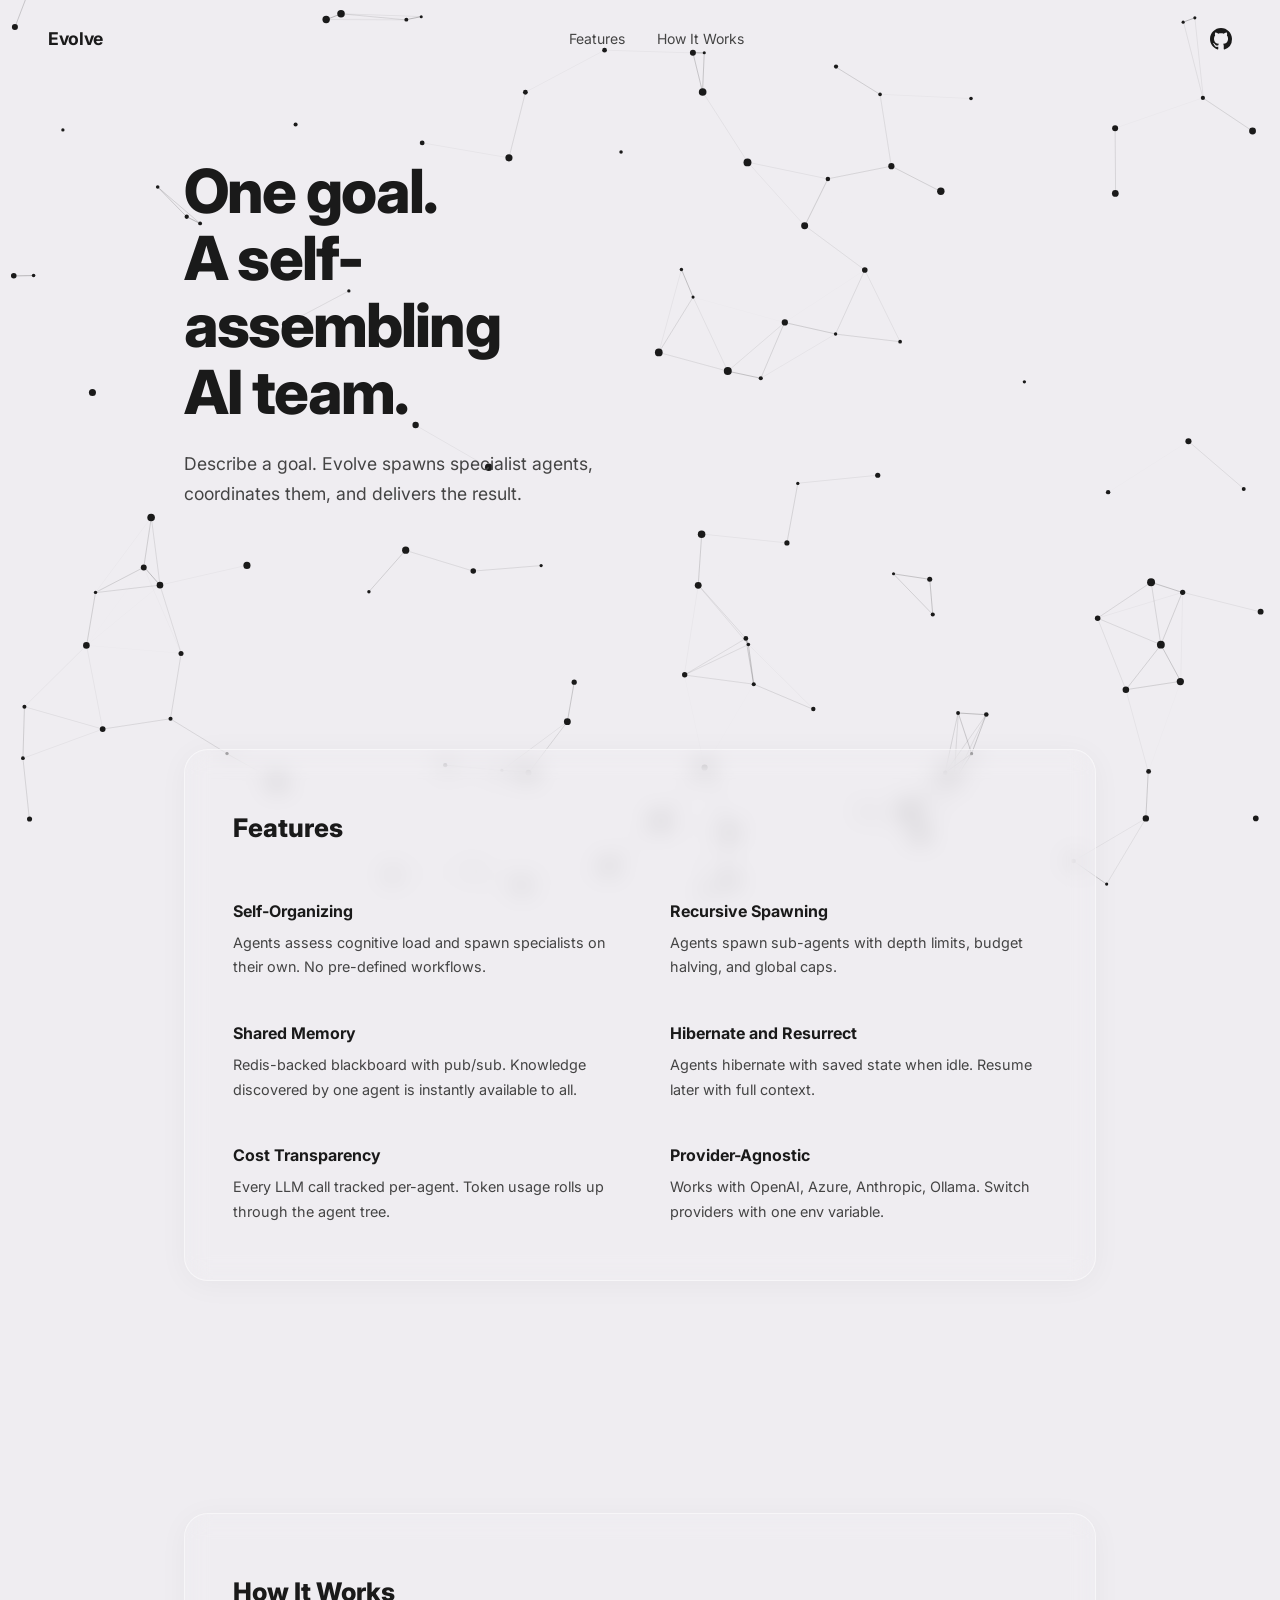
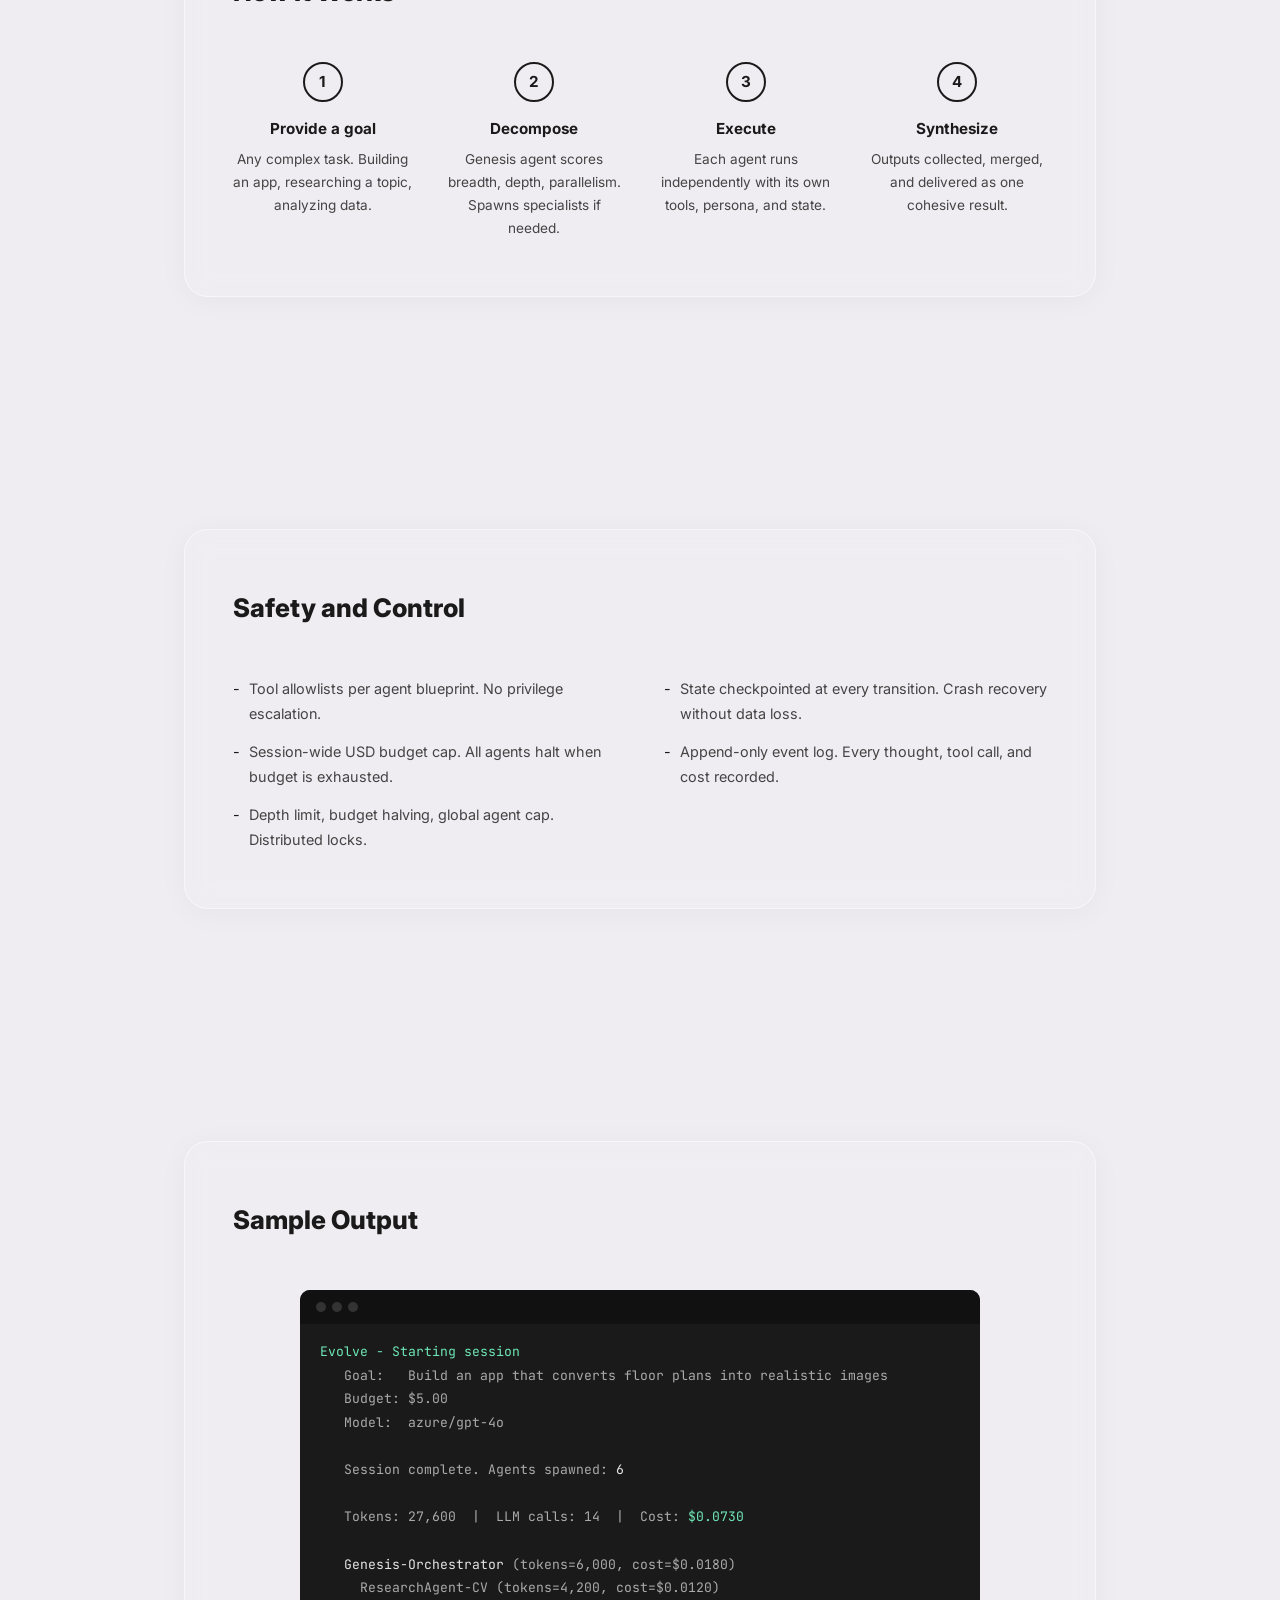
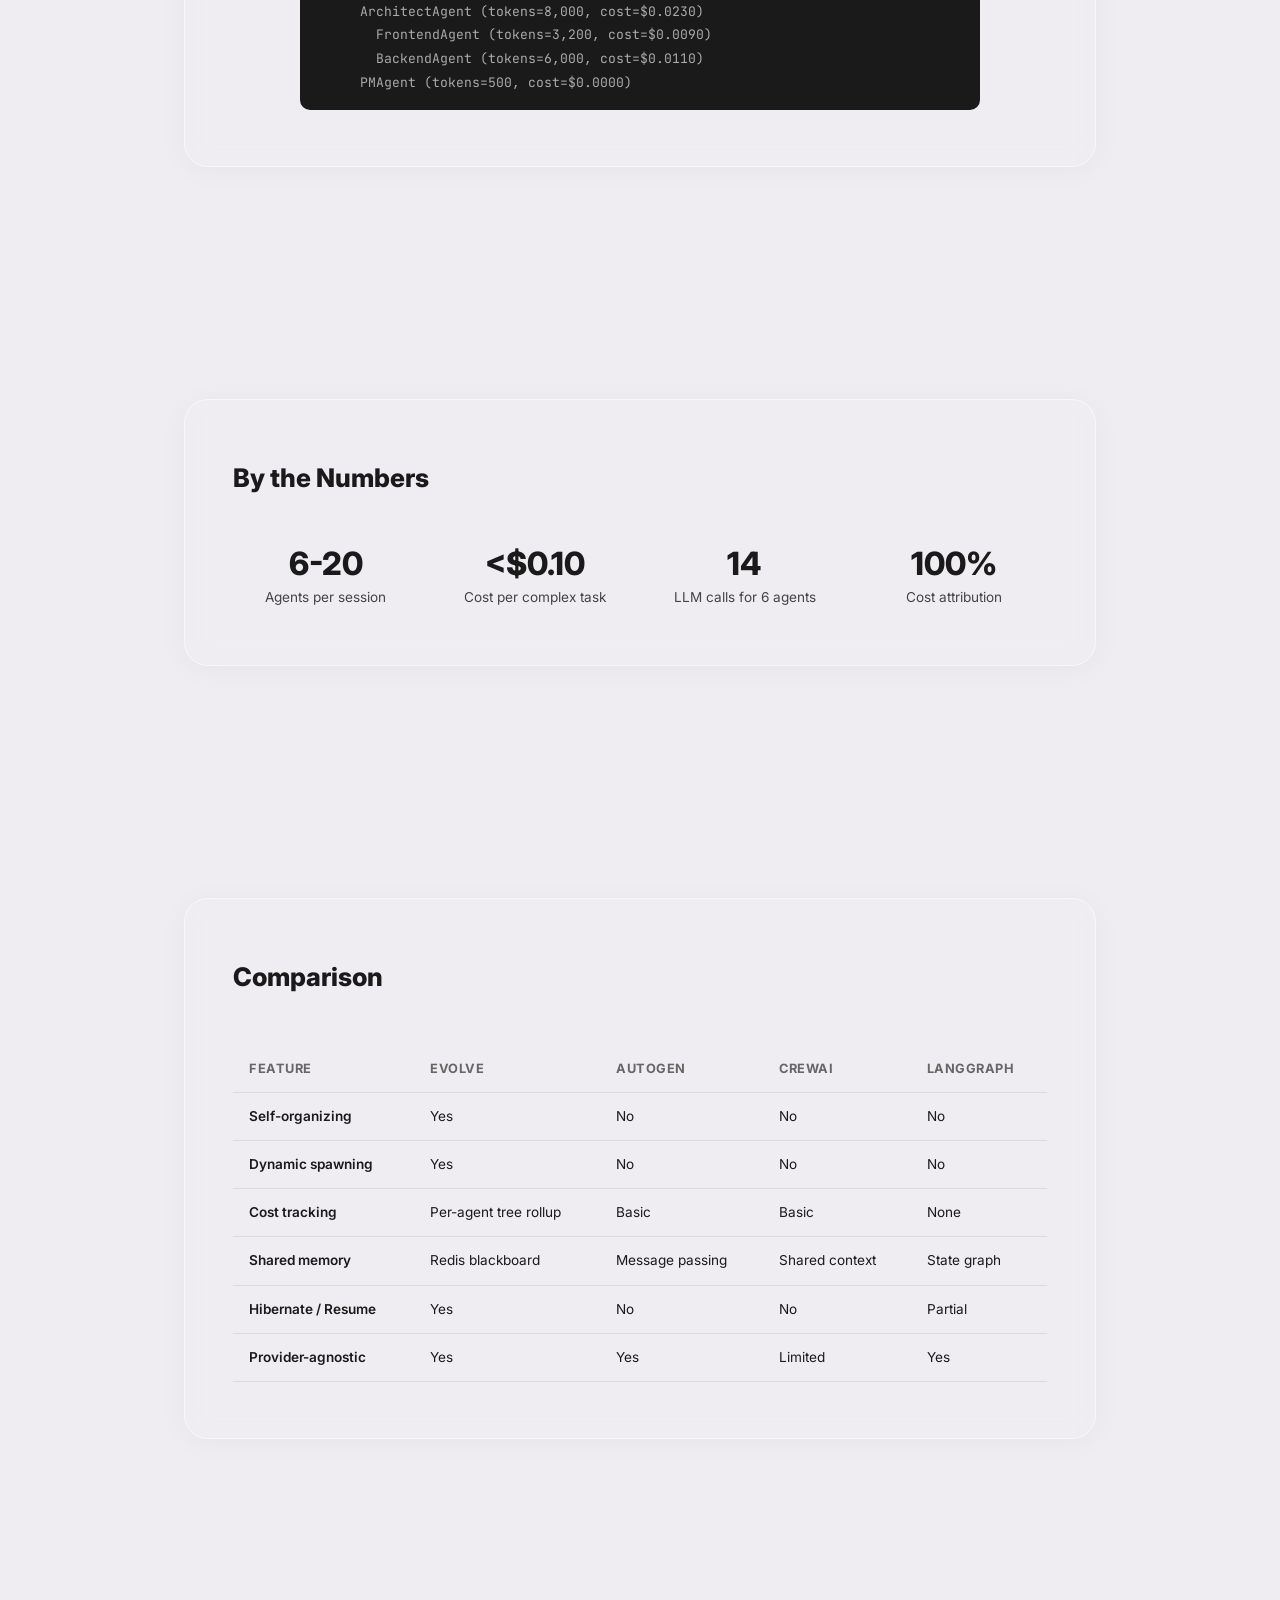
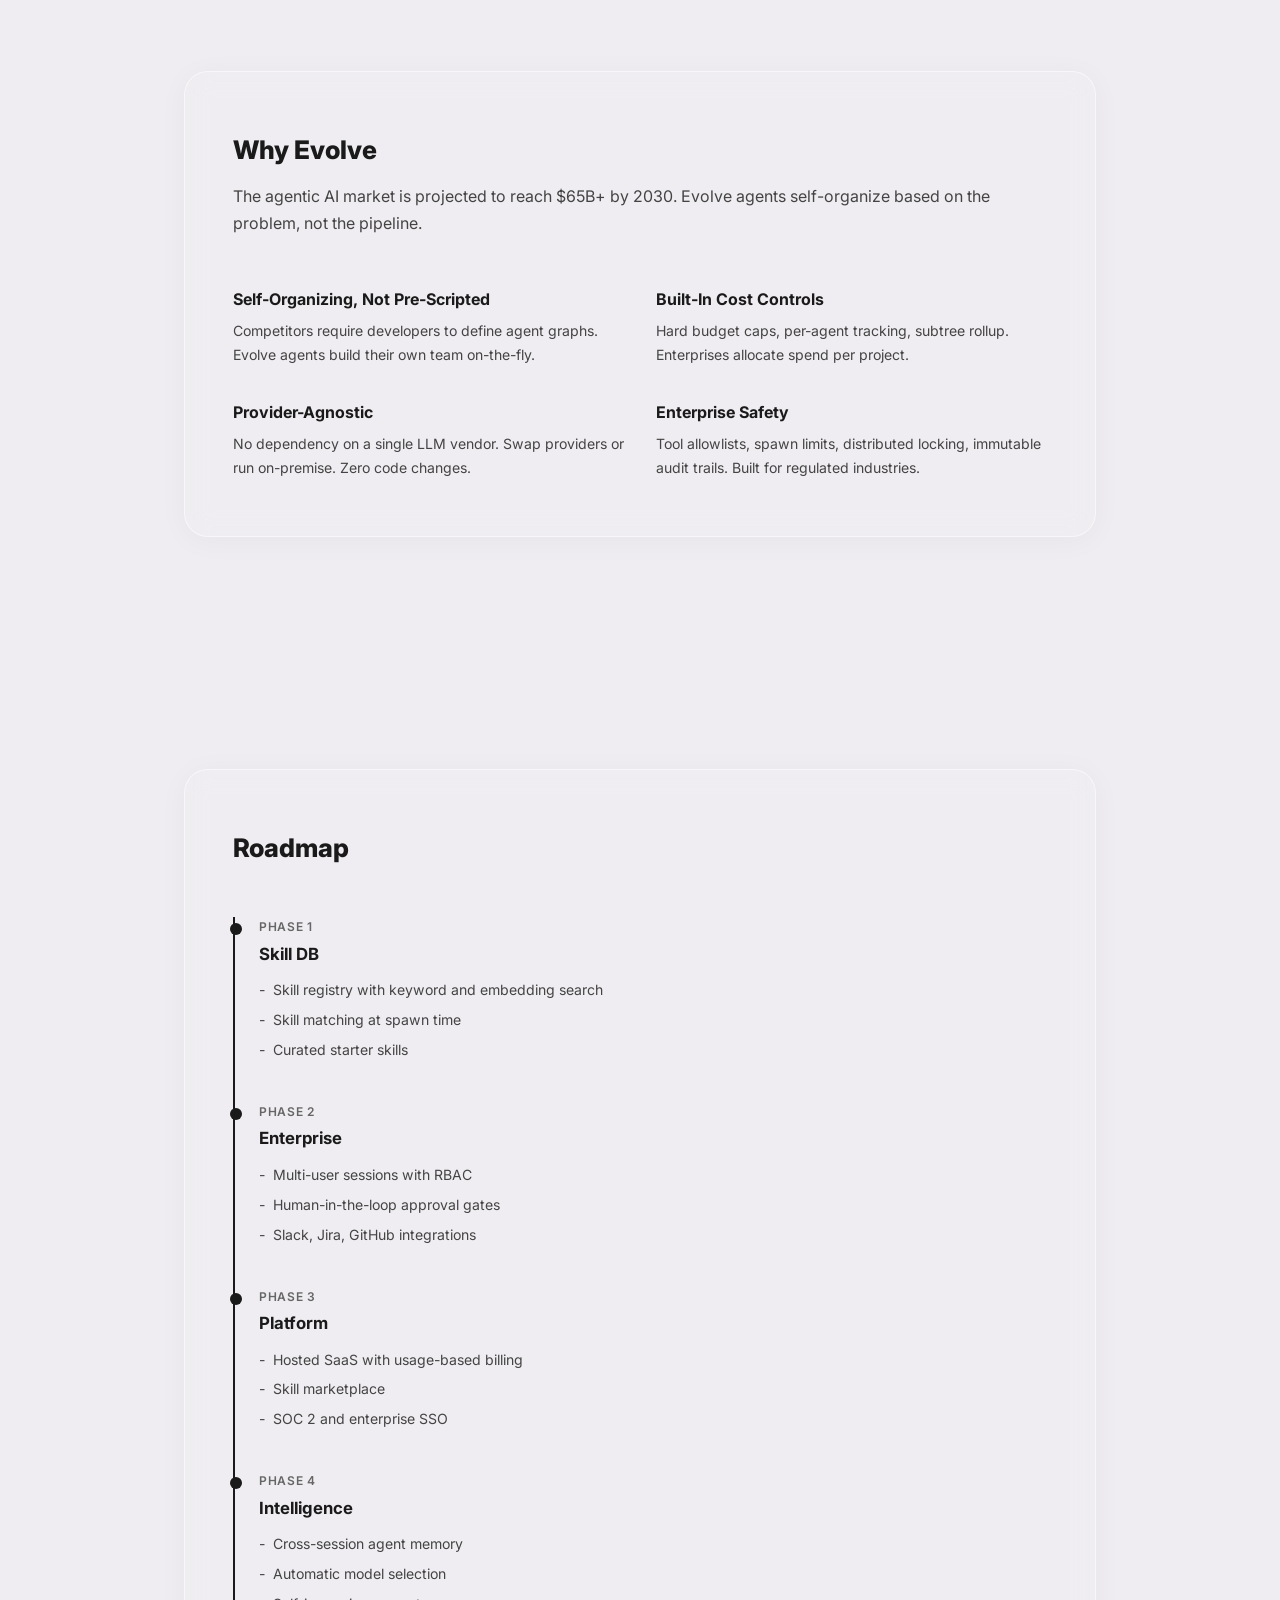
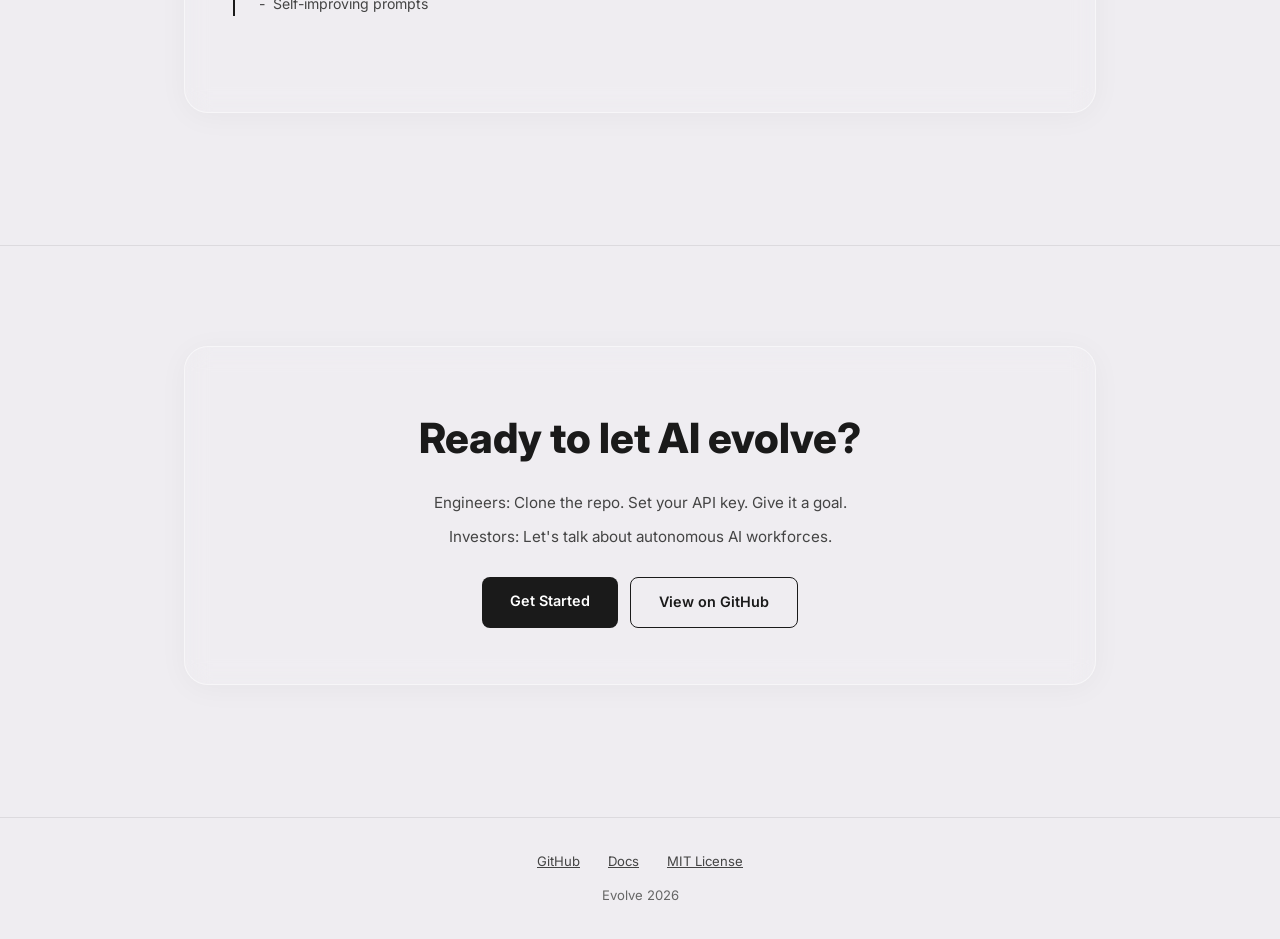
==== site/index.html @ 8c494992 "Initial commit" ====
<!DOCTYPE html>
<html lang="en">
<head>
<meta charset="UTF-8">
<meta name="viewport" content="width=device-width, initial-scale=1.0">
<title>Evolve</title>
<style>
*,*::before,*::after{box-sizing:border-box;margin:0;padding:0}
html{scroll-behavior:smooth;scrollbar-width:none;-ms-overflow-style:none}
html::-webkit-scrollbar{display:none}
body{
  font-family:'Inter',system-ui,sans-serif;
  background:#efedf1;
  color:#1a1a1a;
  line-height:1.7;
  scrollbar-width:none;
  -webkit-overflow-scrolling:touch;
}
body::-webkit-scrollbar{display:none}
a{color:#1a1a1a}

/* Nav */
nav{
  display:flex;align-items:center;justify-content:space-between;
  padding:24px 48px;
}
.logo{font-size:1.1rem;font-weight:700;letter-spacing:-.02em}
.nav-links{display:flex;gap:32px;list-style:none}
.nav-links a{font-size:.875rem;color:#444;text-decoration:none}
.nav-links a:hover{color:#1a1a1a}

/* Container */
.container{max-width:960px;margin:0 auto;padding:0 24px}

/* Sections */
section{padding:100px 0}
section+section{border-top:none}

/* Glass card for content sections */
.glass{
  background:rgba(239,237,241,.01);
  backdrop-filter:blur(12px);
  -webkit-backdrop-filter:blur(12px);
  border:1px solid rgba(255,255,255,.5);
  border-radius:24px;
  padding:56px 48px;
  margin-bottom:32px;
  box-shadow:0 4px 30px rgba(0,0,0,.04);
}

/* Hero */
.hero{padding:80px 0 100px}
.hero .container{display:grid;grid-template-columns:1fr 1fr;gap:48px;align-items:center}
.hero h1{
  font-size:clamp(2.4rem,5vw,3.8rem);
  font-weight:800;letter-spacing:-.03em;
  line-height:1.1;margin-bottom:24px;
}
.hero p{
  font-size:1.1rem;color:#444;
  max-width:480px;margin-bottom:40px;
}
.hero-buttons{display:flex;gap:12px;flex-wrap:wrap}
/* Hero animation */
.hero-visual{display:none}
#particle-canvas{
  position:fixed;top:0;left:0;width:100%;height:100%;
  z-index:0;pointer-events:none;
}
nav,.hero,.cta,footer{
  position:relative;z-index:2;
}
section{position:relative}
.glass{
  position:relative;z-index:1;
  isolation:isolate;
}
@media(max-width:768px){
  .hero .container{grid-template-columns:1fr}
}
.btn{
  padding:12px 28px;border-radius:8px;font-size:.9rem;font-weight:600;
  border:none;cursor:pointer;text-decoration:none;display:inline-block;
}
.btn-dark{background:#1a1a1a;color:#fff}
.btn-dark:hover{background:#333;color:#fff}
.btn-outline{background:transparent;color:#1a1a1a;border:1.5px solid #1a1a1a}
.btn-outline:hover{background:rgba(0,0,0,.05)}

/* Terminal */
.terminal{
  max-width:620px;margin:48px auto 0;text-align:left;
  background:#1a1a1a;border-radius:10px;overflow:hidden;
}
.terminal-bar{display:flex;gap:6px;padding:12px 16px;background:#111}
.terminal-bar span{width:10px;height:10px;border-radius:50%;background:#333}
.terminal-body{
  padding:16px 20px;font-family:'JetBrains Mono',monospace;
  font-size:.82rem;color:#aaa;line-height:1.8;
}
.terminal-body .g{color:#6ee7b7}
.terminal-body .w{color:#e5e5e5}

/* Feature list */
.features{display:grid;grid-template-columns:1fr 1fr;gap:40px 60px}
.feature h3{font-size:1rem;font-weight:700;margin-bottom:6px}
.feature p{font-size:.9rem;color:#444}

/* How it works */
.steps{display:grid;grid-template-columns:repeat(4,1fr);gap:32px;text-align:center}
.step-num{
  width:40px;height:40px;border-radius:50%;
  border:2px solid #1a1a1a;display:flex;align-items:center;justify-content:center;
  font-weight:700;font-size:.95rem;margin:0 auto 14px;
}
.steps h3{font-size:.95rem;font-weight:700;margin-bottom:6px}
.steps p{font-size:.85rem;color:#444}

/* Use cases - connected words */
.usecases-flow{
  display:flex;align-items:center;justify-content:center;
  flex-wrap:wrap;gap:0;padding:20px 0;
}
.uc-word{
  font-size:1rem;font-weight:600;padding:10px 20px;
  white-space:nowrap;
}
.uc-line{
  width:40px;height:1.5px;background:#1a1a1a;flex-shrink:0;
}
@media(max-width:768px){
  .uc-line{width:1.5px;height:24px}
  .usecases-flow{flex-direction:column}
}

/* Architecture */
.arch-row{
  display:flex;flex-wrap:wrap;gap:16px;justify-content:center;
}
.arch-item{
  padding:14px 24px;border:1.5px solid rgba(0,0,0,.15);border-radius:8px;
  font-size:.88rem;text-align:center;background:rgba(255,255,255,.35);
}
.arch-item strong{display:block;font-size:.78rem;color:#666;font-weight:500;margin-top:4px}

/* Safety */
.safety-list{columns:2;column-gap:48px}
.safety-list li{
  font-size:.9rem;color:#444;margin-bottom:14px;
  list-style:none;padding-left:16px;position:relative;
}
.safety-list li::before{content:'-';position:absolute;left:0;color:#1a1a1a}

/* Metrics */
.metrics-row{display:grid;grid-template-columns:repeat(auto-fill,minmax(160px,1fr));gap:24px;text-align:center}
.metric .val{font-size:2rem;font-weight:800;line-height:1}
.metric .lbl{font-size:.85rem;color:#444;margin-top:6px}

/* Comparison */
.table-wrap{overflow-x:auto}
table{width:100%;border-collapse:collapse;font-size:.85rem}
th,td{padding:12px 16px;text-align:left;border-bottom:1px solid rgba(0,0,0,.08)}
th{font-weight:700;font-size:.8rem;text-transform:uppercase;letter-spacing:.04em;color:#666}
td:first-child{font-weight:600}

/* Investors */
.investor-grid{display:grid;grid-template-columns:1fr 1fr;gap:32px}
.inv-card h3{font-size:1rem;font-weight:700;margin-bottom:6px}
.inv-card p{font-size:.88rem;color:#444}

/* Business model */
.biz-row{display:grid;grid-template-columns:repeat(auto-fill,minmax(200px,1fr));gap:20px;margin-top:40px}
.biz-item{
  padding:20px;border:1.5px solid rgba(0,0,0,.1);border-radius:8px;
  background:rgba(255,255,255,.3);
}
.biz-item h4{font-size:.95rem;font-weight:700;margin-bottom:6px}
.biz-item p{font-size:.85rem;color:#444}

/* Roadmap */
.roadmap{padding-left:24px;border-left:2px solid #1a1a1a}
.phase{margin-bottom:40px;position:relative}
.phase::before{
  content:'';position:absolute;left:-29px;top:6px;
  width:12px;height:12px;border-radius:50%;background:#1a1a1a;
}
.phase-label{font-size:.75rem;font-weight:600;text-transform:uppercase;letter-spacing:.06em;color:#666}
.phase h3{font-size:1.05rem;font-weight:700;margin:2px 0 10px}
.phase ul{list-style:none}
.phase li{font-size:.88rem;color:#444;padding-left:14px;position:relative;margin-bottom:6px}
.phase li::before{content:'-';position:absolute;left:0}

/* CTA */
.cta{text-align:center;padding:100px 0;border-top:1px solid rgba(0,0,0,.08)}
.cta h2{font-size:clamp(1.8rem,4vw,2.6rem);font-weight:800;margin-bottom:16px}
.cta p{font-size:.95rem;color:#444;margin-bottom:8px}
.cta .hero-buttons{margin-top:28px}

/* Footer */
footer{
  text-align:center;padding:32px 0;font-size:.82rem;color:#666;
  border-top:1px solid rgba(0,0,0,.08);
}
footer a{color:#444;margin:0 12px}

/* Responsive */
@media(max-width:768px){
  nav{padding:20px 24px}
  .nav-links{gap:20px}
  .features,.investor-grid{grid-template-columns:1fr}
  .steps{grid-template-columns:1fr 1fr}
  .safety-list{columns:1}
  section{padding:72px 0}
}
@media(max-width:480px){
  .steps{grid-template-columns:1fr}
  .hero h1{font-size:2rem}
}
</style>
<link href="https://fonts.googleapis.com/css2?family=Inter:wght@400;500;600;700;800&family=JetBrains+Mono:wght@400;500&display=swap" rel="stylesheet">
</head>
<body>

<nav>
  <div class="logo">Evolve</div>
  <ul class="nav-links">
    <li><a href="#features">Features</a></li>
    <li><a href="#how">How It Works</a></li>
  </ul>
  <a href="#" aria-label="GitHub" style="color:#1a1a1a;display:flex"><svg width="22" height="22" viewBox="0 0 16 16" fill="currentColor"><path d="M8 0C3.58 0 0 3.58 0 8c0 3.54 2.29 6.53 5.47 7.59.4.07.55-.17.55-.38 0-.19-.01-.82-.01-1.49-2.01.37-2.53-.49-2.69-.94-.09-.23-.48-.94-.82-1.13-.28-.15-.68-.52-.01-.53.63-.01 1.08.58 1.23.82.72 1.21 1.87.87 2.33.66.07-.52.28-.87.51-1.07-1.78-.2-3.64-.89-3.64-3.95 0-.87.31-1.59.82-2.15-.08-.2-.36-1.02.08-2.12 0 0 .67-.21 2.2.82.64-.18 1.32-.27 2-.27.68 0 1.36.09 2 .27 1.53-1.04 2.2-.82 2.2-.82.44 1.1.16 1.92.08 2.12.51.56.82 1.27.82 2.15 0 3.07-1.87 3.75-3.65 3.95.29.25.54.73.54 1.48 0 1.07-.01 1.93-.01 2.2 0 .21.15.46.55.38A8.013 8.013 0 0016 8c0-4.42-3.58-8-8-8z"/></svg></a>
</nav>

<!-- Hero -->
<section class="hero">
  <div class="container">
    <div class="hero-left">
      <h1>One goal.<br>A self-assembling<br>AI team.</h1>
      <p>Describe a goal. Evolve spawns specialist agents, coordinates them, and delivers the result.</p>
    </div>
    <div class="hero-visual"></div>
  </div>
</section>

<!-- Particle canvas (full page background) -->
<canvas id="particle-canvas"></canvas>

<!-- Features -->
<section id="features">
  <div class="container">
    <div class="glass">
    <h2 style="font-size:1.6rem;font-weight:800;margin-bottom:48px">Features</h2>
    <div class="features">
      <div class="feature">
        <h3>Self-Organizing</h3>
        <p>Agents assess cognitive load and spawn specialists on their own. No pre-defined workflows.</p>
      </div>
      <div class="feature">
        <h3>Recursive Spawning</h3>
        <p>Agents spawn sub-agents with depth limits, budget halving, and global caps.</p>
      </div>
      <div class="feature">
        <h3>Shared Memory</h3>
        <p>Redis-backed blackboard with pub/sub. Knowledge discovered by one agent is instantly available to all.</p>
      </div>
      <div class="feature">
        <h3>Hibernate and Resurrect</h3>
        <p>Agents hibernate with saved state when idle. Resume later with full context.</p>
      </div>
      <div class="feature">
        <h3>Cost Transparency</h3>
        <p>Every LLM call tracked per-agent. Token usage rolls up through the agent tree.</p>
      </div>
      <div class="feature">
        <h3>Provider-Agnostic</h3>
        <p>Works with OpenAI, Azure, Anthropic, Ollama. Switch providers with one env variable.</p>
      </div>
    </div>
    </div>
  </div>
</section>

<!-- How It Works -->
<section id="how">
  <div class="container">
    <div class="glass">
    <h2 style="font-size:1.6rem;font-weight:800;margin-bottom:48px">How It Works</h2>
    <div class="steps">
      <div>
        <div class="step-num">1</div>
        <h3>Provide a goal</h3>
        <p>Any complex task. Building an app, researching a topic, analyzing data.</p>
      </div>
      <div>
        <div class="step-num">2</div>
        <h3>Decompose</h3>
        <p>Genesis agent scores breadth, depth, parallelism. Spawns specialists if needed.</p>
      </div>
      <div>
        <div class="step-num">3</div>
        <h3>Execute</h3>
        <p>Each agent runs independently with its own tools, persona, and state.</p>
      </div>
      <div>
        <div class="step-num">4</div>
        <h3>Synthesize</h3>
        <p>Outputs collected, merged, and delivered as one cohesive result.</p>
      </div>
    </div>
    </div>
  </div>
</section>

<!-- Safety -->
<section id="safety">
  <div class="container">
    <div class="glass">
    <h2 style="font-size:1.6rem;font-weight:800;margin-bottom:48px">Safety and Control</h2>
    <ul class="safety-list">
      <li>Tool allowlists per agent blueprint. No privilege escalation.</li>
      <li>Session-wide USD budget cap. All agents halt when budget is exhausted.</li>
      <li>Depth limit, budget halving, global agent cap. Distributed locks.</li>
      <li>State checkpointed at every transition. Crash recovery without data loss.</li>
      <li>Append-only event log. Every thought, tool call, and cost recorded.</li>
    </ul>
    </div>
  </div>
</section>

<!-- Sample Output -->
<section id="demo">
  <div class="container">
    <div class="glass">
    <h2 style="font-size:1.6rem;font-weight:800;margin-bottom:48px">Sample Output</h2>
    <div class="terminal" style="max-width:680px">
      <div class="terminal-bar"><span></span><span></span><span></span></div>
      <div class="terminal-body" style="white-space:pre;overflow-x:auto"><span class="g">Evolve - Starting session</span>
   Goal:   Build an app that converts floor plans into realistic images
   Budget: $5.00
   Model:  azure/gpt-4o

   Session complete. Agents spawned: <span class="w">6</span>

   Tokens: 27,600  |  LLM calls: 14  |  Cost: <span class="g">$0.0730</span>

   <span class="w">Genesis-Orchestrator</span> (tokens=6,000, cost=$0.0180)
     ResearchAgent-CV (tokens=4,200, cost=$0.0120)
     ArchitectAgent (tokens=8,000, cost=$0.0230)
       FrontendAgent (tokens=3,200, cost=$0.0090)
       BackendAgent (tokens=6,000, cost=$0.0110)
     PMAgent (tokens=500, cost=$0.0000)</div>
    </div>
    </div>
  </div>
</section>

<!-- Metrics -->
<section id="metrics">
  <div class="container">
    <div class="glass">
    <h2 style="font-size:1.6rem;font-weight:800;margin-bottom:48px">By the Numbers</h2>
    <div class="metrics-row">
      <div class="metric"><div class="val">6-20</div><div class="lbl">Agents per session</div></div>
      <div class="metric"><div class="val">&lt;$0.10</div><div class="lbl">Cost per complex task</div></div>
      <div class="metric"><div class="val">14</div><div class="lbl">LLM calls for 6 agents</div></div>
      <div class="metric"><div class="val">100%</div><div class="lbl">Cost attribution</div></div>
    </div>
    </div>
  </div>
</section>

<!-- Comparison -->
<section id="comparison">
  <div class="container">
    <div class="glass">
    <h2 style="font-size:1.6rem;font-weight:800;margin-bottom:48px">Comparison</h2>
    <div class="table-wrap">
      <table>
        <thead>
          <tr><th>Feature</th><th>Evolve</th><th>AutoGen</th><th>CrewAI</th><th>LangGraph</th></tr>
        </thead>
        <tbody>
          <tr><td>Self-organizing</td><td>Yes</td><td>No</td><td>No</td><td>No</td></tr>
          <tr><td>Dynamic spawning</td><td>Yes</td><td>No</td><td>No</td><td>No</td></tr>
          <tr><td>Cost tracking</td><td>Per-agent tree rollup</td><td>Basic</td><td>Basic</td><td>None</td></tr>
          <tr><td>Shared memory</td><td>Redis blackboard</td><td>Message passing</td><td>Shared context</td><td>State graph</td></tr>
          <tr><td>Hibernate / Resume</td><td>Yes</td><td>No</td><td>No</td><td>Partial</td></tr>
          <tr><td>Provider-agnostic</td><td>Yes</td><td>Yes</td><td>Limited</td><td>Yes</td></tr>
        </tbody>
      </table>
    </div>
    </div>
  </div>
</section>

<!-- Investors -->
<section id="investors">
  <div class="container">
    <div class="glass">
    <h2 style="font-size:1.6rem;font-weight:800;margin-bottom:12px">Why Evolve</h2>
    <p style="color:#444;margin-bottom:48px">The agentic AI market is projected to reach $65B+ by 2030. Evolve agents self-organize based on the problem, not the pipeline.</p>
    <div class="investor-grid">
      <div class="inv-card">
        <h3>Self-Organizing, Not Pre-Scripted</h3>
        <p>Competitors require developers to define agent graphs. Evolve agents build their own team on-the-fly.</p>
      </div>
      <div class="inv-card">
        <h3>Built-In Cost Controls</h3>
        <p>Hard budget caps, per-agent tracking, subtree rollup. Enterprises allocate spend per project.</p>
      </div>
      <div class="inv-card">
        <h3>Provider-Agnostic</h3>
        <p>No dependency on a single LLM vendor. Swap providers or run on-premise. Zero code changes.</p>
      </div>
      <div class="inv-card">
        <h3>Enterprise Safety</h3>
        <p>Tool allowlists, spawn limits, distributed locking, immutable audit trails. Built for regulated industries.</p>
      </div>
    </div>

    </div>
  </div>
</section>

<!-- Roadmap -->
<section id="roadmap">
  <div class="container">
    <div class="glass">
    <h2 style="font-size:1.6rem;font-weight:800;margin-bottom:48px">Roadmap</h2>
    <div class="roadmap">
      <div class="phase">
        <div class="phase-label">Phase 1</div>
        <h3>Skill DB</h3>
        <ul>
          <li>Skill registry with keyword and embedding search</li>
          <li>Skill matching at spawn time</li>
          <li>Curated starter skills</li>
        </ul>
      </div>
      <div class="phase">
        <div class="phase-label">Phase 2</div>
        <h3>Enterprise</h3>
        <ul>
          <li>Multi-user sessions with RBAC</li>
          <li>Human-in-the-loop approval gates</li>
          <li>Slack, Jira, GitHub integrations</li>
        </ul>
      </div>
      <div class="phase">
        <div class="phase-label">Phase 3</div>
        <h3>Platform</h3>
        <ul>
          <li>Hosted SaaS with usage-based billing</li>
          <li>Skill marketplace</li>
          <li>SOC 2 and enterprise SSO</li>
        </ul>
      </div>
      <div class="phase">
        <div class="phase-label">Phase 4</div>
        <h3>Intelligence</h3>
        <ul>
          <li>Cross-session agent memory</li>
          <li>Automatic model selection</li>
          <li>Self-improving prompts</li>
        </ul>
      </div>
    </div>
    </div>
  </div>
</section>

<!-- CTA -->
<section class="cta">
  <div class="container">
    <div class="glass" style="text-align:center">
    <h2>Ready to let AI evolve?</h2>
    <p>Engineers: Clone the repo. Set your API key. Give it a goal.</p>
    <p>Investors: Let's talk about autonomous AI workforces.</p>
    <div class="hero-buttons" style="display:flex;gap:12px;justify-content:center;margin-top:28px">
      <a href="#" class="btn btn-dark">Get Started</a>
      <a href="#" class="btn btn-outline">View on GitHub</a>
    </div>
    </div>
  </div>
</section>

<footer>
  <a href="#">GitHub</a>
  <a href="#">Docs</a>
  <a href="#">MIT License</a>
  <p style="margin-top:12px">Evolve 2026</p>
</footer>

<script>
(function(){
  var c=document.getElementById('particle-canvas');
  if(!c)return;
  var ctx=c.getContext('2d');
  var mouse={x:null,y:null,radius:40};
  var particles=[];
  var count=120;
  var linkDist=100;

  function resize(){
    c.width=window.innerWidth;
    c.height=window.innerHeight;
  }
  resize();
  window.addEventListener('resize',resize);

  document.addEventListener('mousemove',function(e){
    mouse.x=e.clientX;
    mouse.y=e.clientY;
  });
  document.addEventListener('mouseleave',function(){mouse.x=null;mouse.y=null;});

  function Particle(){
    this.ox=Math.random()*c.width;
    this.oy=Math.random()*c.height;
    this.x=this.ox;
    this.y=this.oy;
    this.vx=0;
    this.vy=0;
    this.r=Math.random()*2.5+1.5;
    // Gentle ambient drift
    this.driftAngle=Math.random()*Math.PI*2;
    this.driftSpeed=Math.random()*.15+.05;
    this.driftRadius=Math.random()*15+8;
    this.driftPhase=Math.random()*Math.PI*2;
  }
  Particle.prototype.update=function(t){
    // Ambient drift around original position
    this.driftPhase+=.02;
    var driftX=Math.cos(this.driftPhase+this.driftAngle)*this.driftRadius;
    var driftY=Math.sin(this.driftPhase*0.7+this.driftAngle)*this.driftRadius;
    var targetX=this.ox+driftX;
    var targetY=this.oy+driftY;

    // Always drift
    this.vx+=(targetX-this.x)*.05;
    this.vy+=(targetY-this.y)*.05;

    // Push away from mouse
    if(mouse.x!==null){
      var dx=this.x-mouse.x;
      var dy=this.y-mouse.y;
      var dist=Math.sqrt(dx*dx+dy*dy);
      if(dist<mouse.radius){
        var force=(mouse.radius-dist)/mouse.radius*1.2;
        this.vx+=dx/dist*force;
        this.vy+=dy/dist*force;
      }
    }

    this.vx*=.85;
    this.vy*=.85;
    this.x+=this.vx;
    this.y+=this.vy;
  };
  Particle.prototype.draw=function(){
    ctx.beginPath();
    ctx.arc(this.x,this.y,this.r,0,Math.PI*2);
    ctx.fillStyle='rgba(26,26,26,1)';
    ctx.fill();
  };

  for(var i=0;i<count;i++) particles.push(new Particle());

  function animate(){
    ctx.clearRect(0,0,c.width,c.height);
    for(var i=0;i<particles.length;i++){
      particles[i].update();
      particles[i].draw();
      for(var j=i+1;j<particles.length;j++){
        var dx=particles[i].x-particles[j].x;
        var dy=particles[i].y-particles[j].y;
        var dist=Math.sqrt(dx*dx+dy*dy);
        if(dist<linkDist){
          ctx.beginPath();
          ctx.moveTo(particles[i].x,particles[i].y);
          ctx.lineTo(particles[j].x,particles[j].y);
          ctx.strokeStyle='rgba(26,26,26,'+(0.4*(1-dist/linkDist))+')';
          ctx.lineWidth=.8;
          ctx.stroke();
        }
      }
    }
    requestAnimationFrame(animate);
  }
  animate();
})();
</script>

</body>
</html>
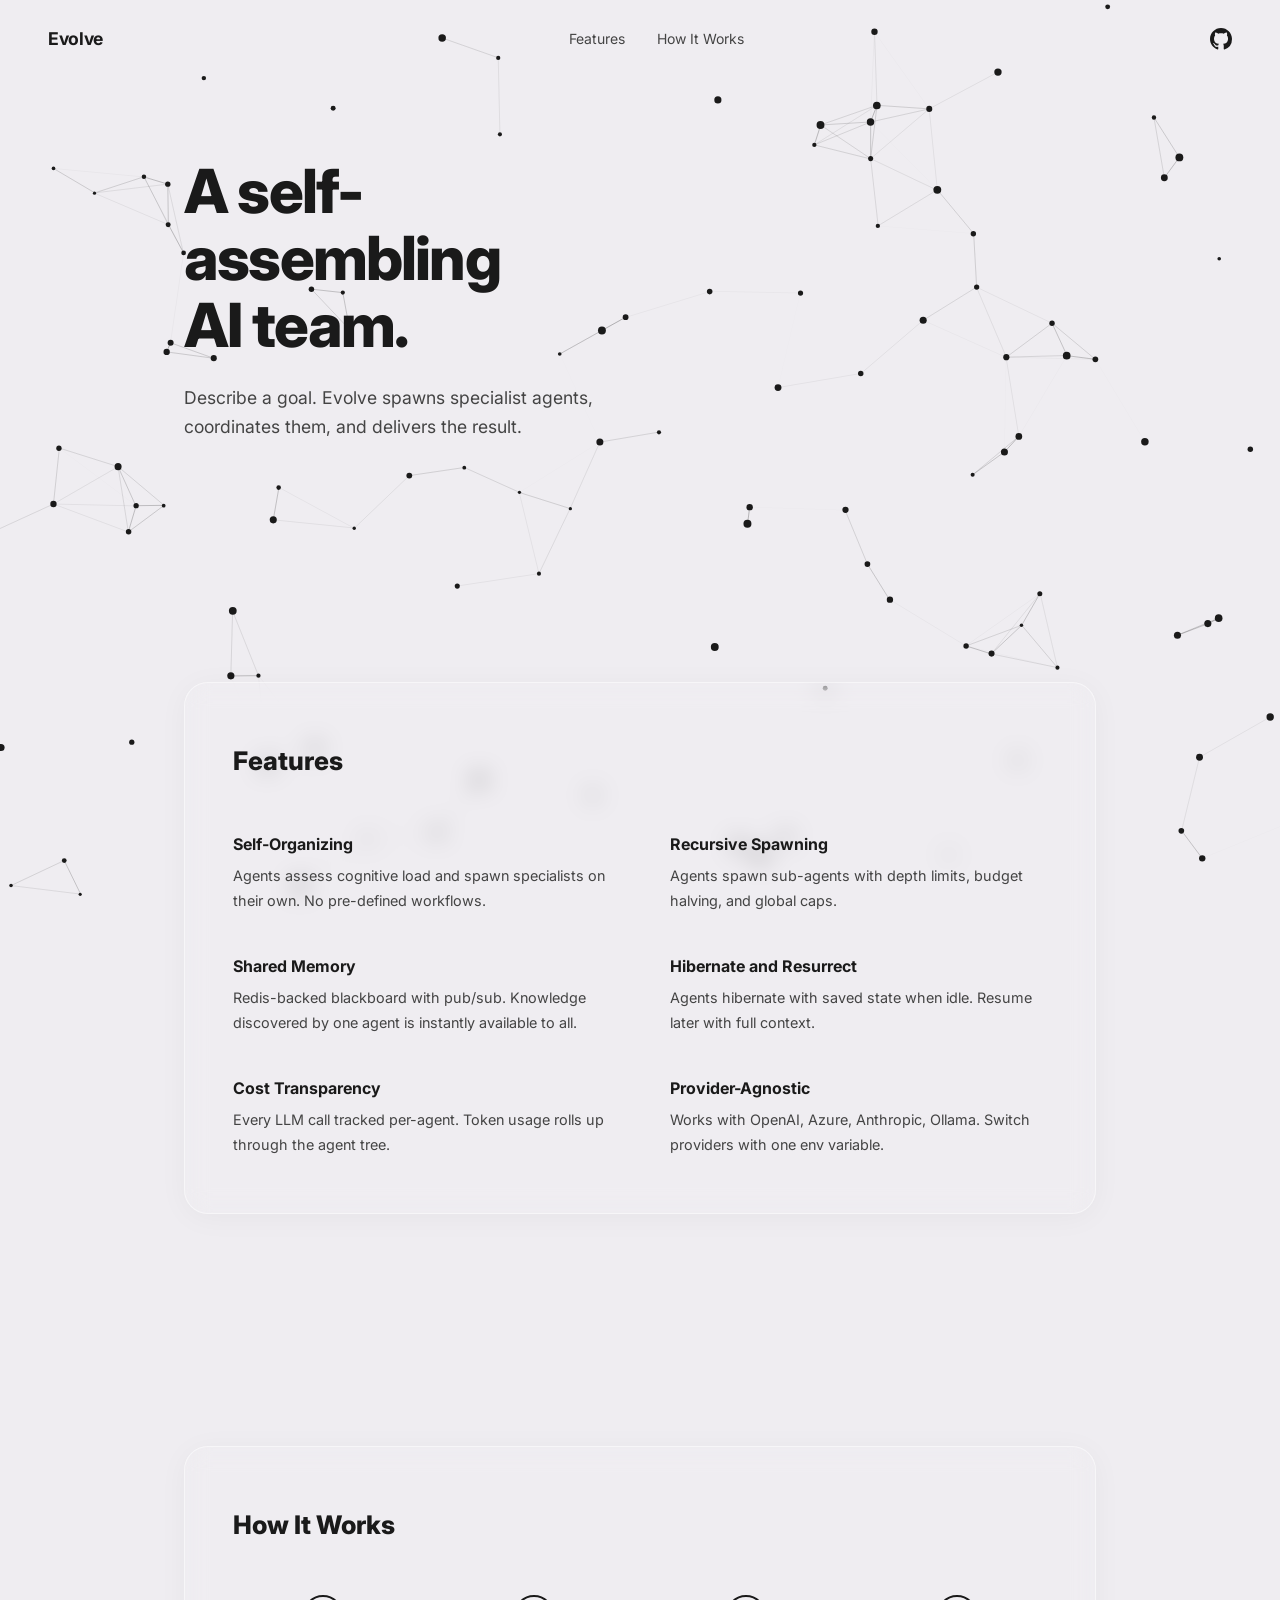
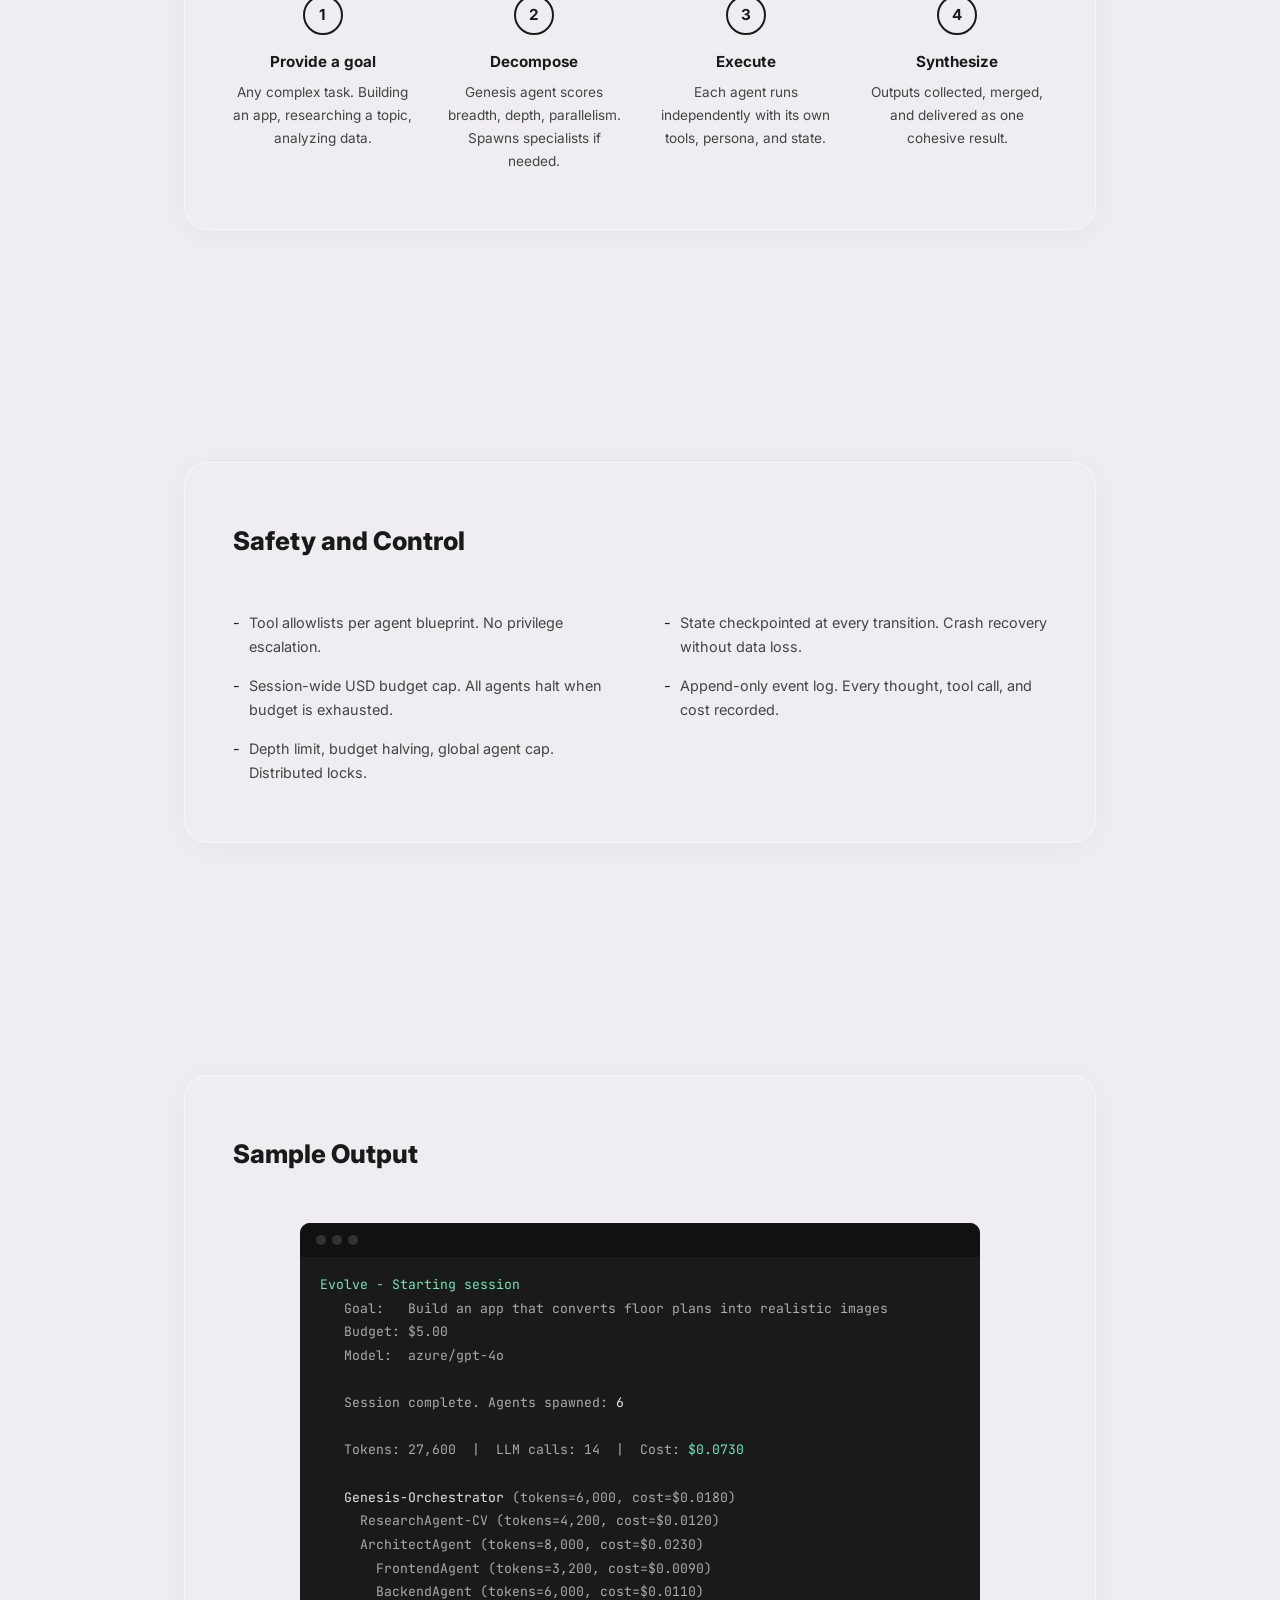
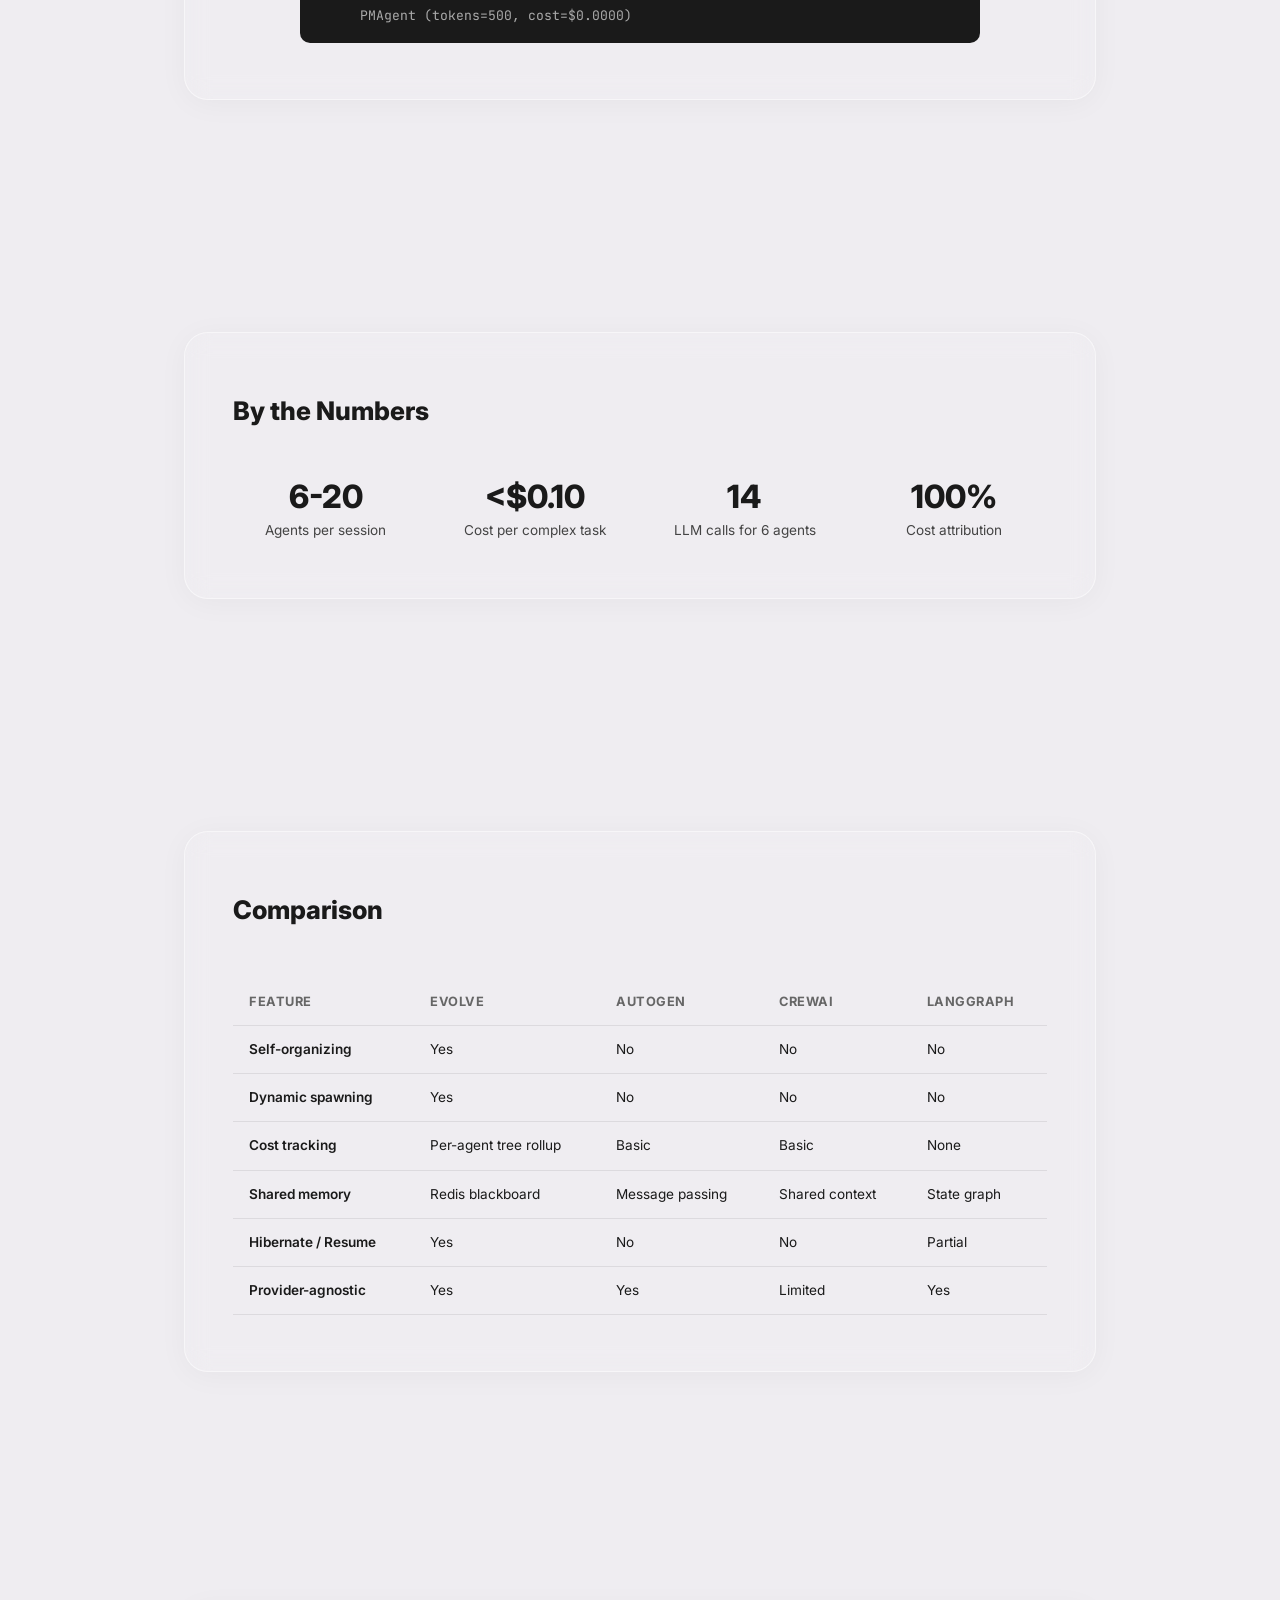
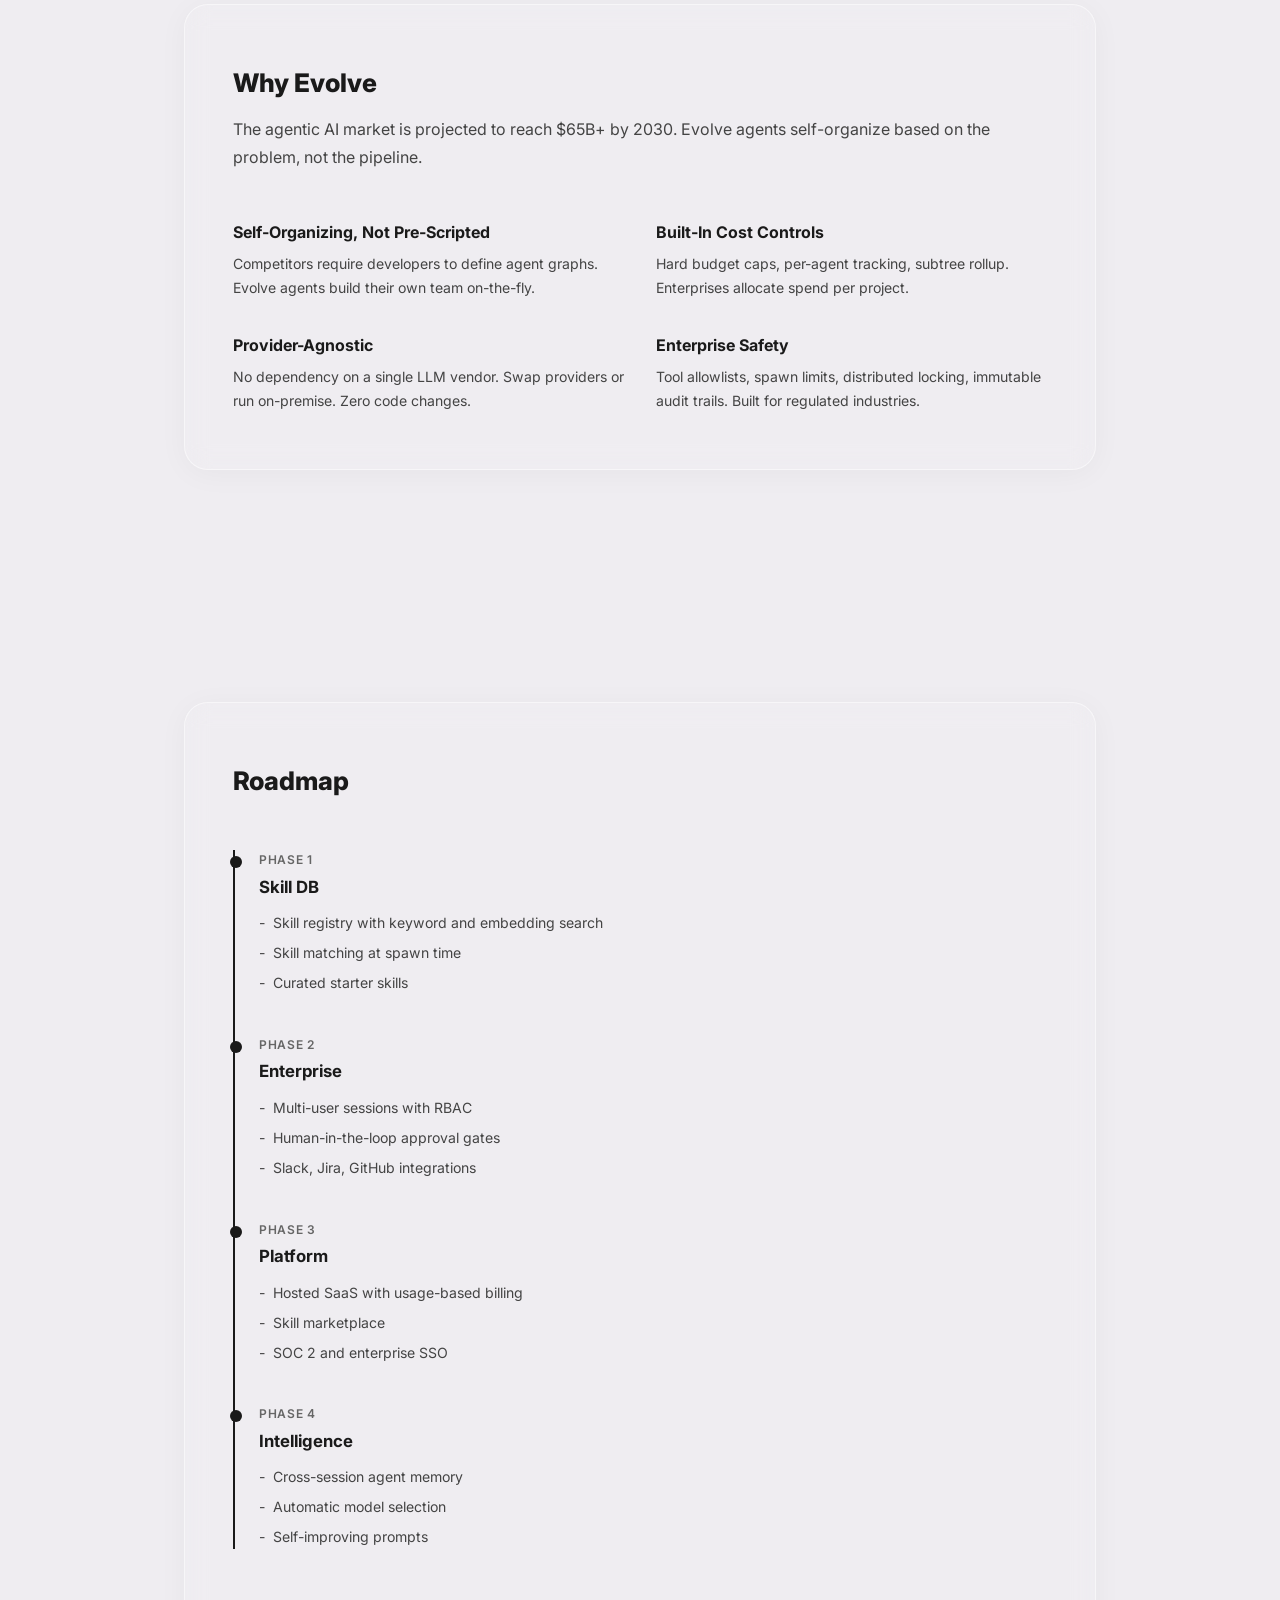
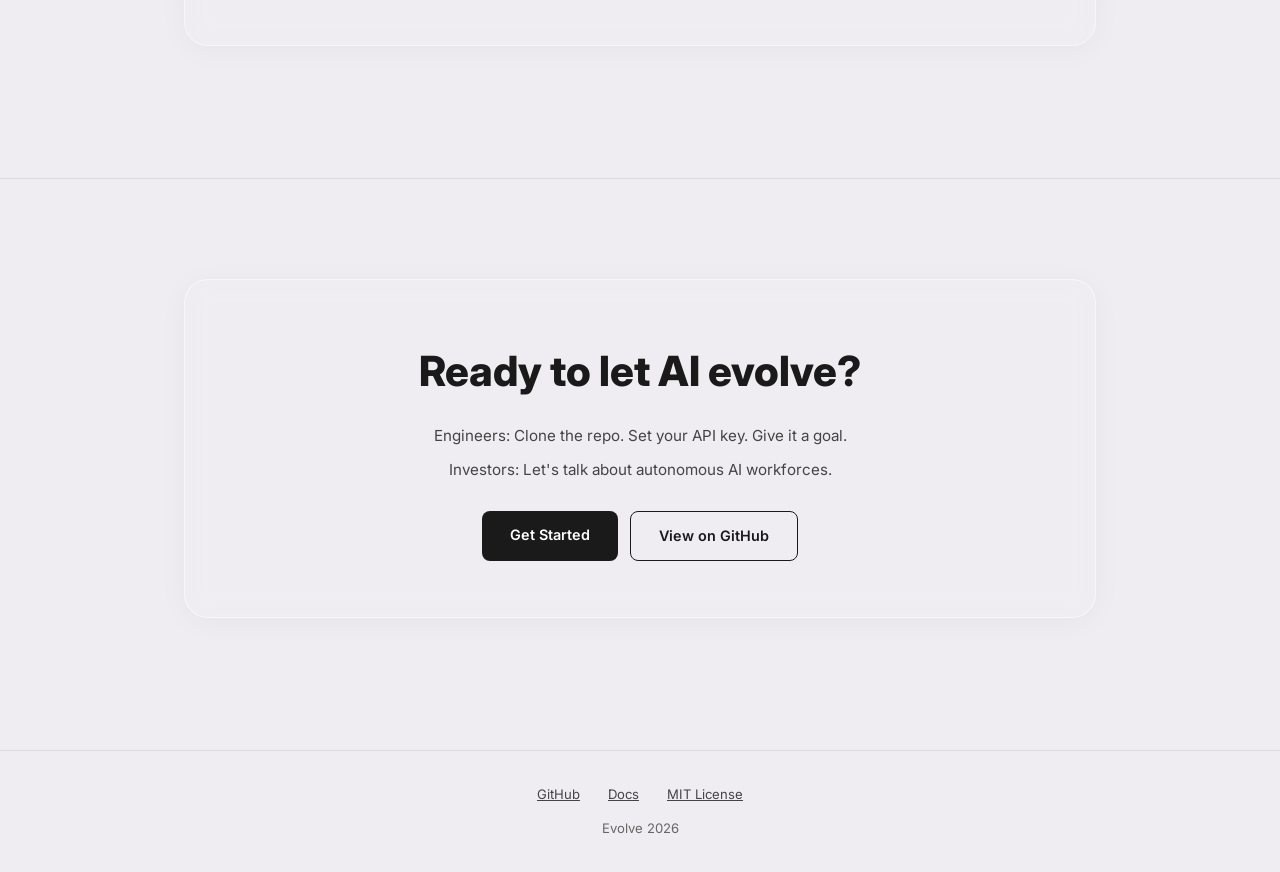
==== commit e346735e: "Add CSS styles for layout and design enhancements" ====
--- a/site/index.html
+++ b/site/index.html
@@ -4,219 +4,7 @@
 <meta charset="UTF-8">
 <meta name="viewport" content="width=device-width, initial-scale=1.0">
 <title>Evolve</title>
-<style>
-*,*::before,*::after{box-sizing:border-box;margin:0;padding:0}
-html{scroll-behavior:smooth;scrollbar-width:none;-ms-overflow-style:none}
-html::-webkit-scrollbar{display:none}
-body{
-  font-family:'Inter',system-ui,sans-serif;
-  background:#efedf1;
-  color:#1a1a1a;
-  line-height:1.7;
-  scrollbar-width:none;
-  -webkit-overflow-scrolling:touch;
-}
-body::-webkit-scrollbar{display:none}
-a{color:#1a1a1a}
-
-/* Nav */
-nav{
-  display:flex;align-items:center;justify-content:space-between;
-  padding:24px 48px;
-}
-.logo{font-size:1.1rem;font-weight:700;letter-spacing:-.02em}
-.nav-links{display:flex;gap:32px;list-style:none}
-.nav-links a{font-size:.875rem;color:#444;text-decoration:none}
-.nav-links a:hover{color:#1a1a1a}
-
-/* Container */
-.container{max-width:960px;margin:0 auto;padding:0 24px}
-
-/* Sections */
-section{padding:100px 0}
-section+section{border-top:none}
-
-/* Glass card for content sections */
-.glass{
-  background:rgba(239,237,241,.01);
-  backdrop-filter:blur(12px);
-  -webkit-backdrop-filter:blur(12px);
-  border:1px solid rgba(255,255,255,.5);
-  border-radius:24px;
-  padding:56px 48px;
-  margin-bottom:32px;
-  box-shadow:0 4px 30px rgba(0,0,0,.04);
-}
-
-/* Hero */
-.hero{padding:80px 0 100px}
-.hero .container{display:grid;grid-template-columns:1fr 1fr;gap:48px;align-items:center}
-.hero h1{
-  font-size:clamp(2.4rem,5vw,3.8rem);
-  font-weight:800;letter-spacing:-.03em;
-  line-height:1.1;margin-bottom:24px;
-}
-.hero p{
-  font-size:1.1rem;color:#444;
-  max-width:480px;margin-bottom:40px;
-}
-.hero-buttons{display:flex;gap:12px;flex-wrap:wrap}
-/* Hero animation */
-.hero-visual{display:none}
-#particle-canvas{
-  position:fixed;top:0;left:0;width:100%;height:100%;
-  z-index:0;pointer-events:none;
-}
-nav,.hero,.cta,footer{
-  position:relative;z-index:2;
-}
-section{position:relative}
-.glass{
-  position:relative;z-index:1;
-  isolation:isolate;
-}
-@media(max-width:768px){
-  .hero .container{grid-template-columns:1fr}
-}
-.btn{
-  padding:12px 28px;border-radius:8px;font-size:.9rem;font-weight:600;
-  border:none;cursor:pointer;text-decoration:none;display:inline-block;
-}
-.btn-dark{background:#1a1a1a;color:#fff}
-.btn-dark:hover{background:#333;color:#fff}
-.btn-outline{background:transparent;color:#1a1a1a;border:1.5px solid #1a1a1a}
-.btn-outline:hover{background:rgba(0,0,0,.05)}
-
-/* Terminal */
-.terminal{
-  max-width:620px;margin:48px auto 0;text-align:left;
-  background:#1a1a1a;border-radius:10px;overflow:hidden;
-}
-.terminal-bar{display:flex;gap:6px;padding:12px 16px;background:#111}
-.terminal-bar span{width:10px;height:10px;border-radius:50%;background:#333}
-.terminal-body{
-  padding:16px 20px;font-family:'JetBrains Mono',monospace;
-  font-size:.82rem;color:#aaa;line-height:1.8;
-}
-.terminal-body .g{color:#6ee7b7}
-.terminal-body .w{color:#e5e5e5}
-
-/* Feature list */
-.features{display:grid;grid-template-columns:1fr 1fr;gap:40px 60px}
-.feature h3{font-size:1rem;font-weight:700;margin-bottom:6px}
-.feature p{font-size:.9rem;color:#444}
-
-/* How it works */
-.steps{display:grid;grid-template-columns:repeat(4,1fr);gap:32px;text-align:center}
-.step-num{
-  width:40px;height:40px;border-radius:50%;
-  border:2px solid #1a1a1a;display:flex;align-items:center;justify-content:center;
-  font-weight:700;font-size:.95rem;margin:0 auto 14px;
-}
-.steps h3{font-size:.95rem;font-weight:700;margin-bottom:6px}
-.steps p{font-size:.85rem;color:#444}
-
-/* Use cases - connected words */
-.usecases-flow{
-  display:flex;align-items:center;justify-content:center;
-  flex-wrap:wrap;gap:0;padding:20px 0;
-}
-.uc-word{
-  font-size:1rem;font-weight:600;padding:10px 20px;
-  white-space:nowrap;
-}
-.uc-line{
-  width:40px;height:1.5px;background:#1a1a1a;flex-shrink:0;
-}
-@media(max-width:768px){
-  .uc-line{width:1.5px;height:24px}
-  .usecases-flow{flex-direction:column}
-}
-
-/* Architecture */
-.arch-row{
-  display:flex;flex-wrap:wrap;gap:16px;justify-content:center;
-}
-.arch-item{
-  padding:14px 24px;border:1.5px solid rgba(0,0,0,.15);border-radius:8px;
-  font-size:.88rem;text-align:center;background:rgba(255,255,255,.35);
-}
-.arch-item strong{display:block;font-size:.78rem;color:#666;font-weight:500;margin-top:4px}
-
-/* Safety */
-.safety-list{columns:2;column-gap:48px}
-.safety-list li{
-  font-size:.9rem;color:#444;margin-bottom:14px;
-  list-style:none;padding-left:16px;position:relative;
-}
-.safety-list li::before{content:'-';position:absolute;left:0;color:#1a1a1a}
-
-/* Metrics */
-.metrics-row{display:grid;grid-template-columns:repeat(auto-fill,minmax(160px,1fr));gap:24px;text-align:center}
-.metric .val{font-size:2rem;font-weight:800;line-height:1}
-.metric .lbl{font-size:.85rem;color:#444;margin-top:6px}
-
-/* Comparison */
-.table-wrap{overflow-x:auto}
-table{width:100%;border-collapse:collapse;font-size:.85rem}
-th,td{padding:12px 16px;text-align:left;border-bottom:1px solid rgba(0,0,0,.08)}
-th{font-weight:700;font-size:.8rem;text-transform:uppercase;letter-spacing:.04em;color:#666}
-td:first-child{font-weight:600}
-
-/* Investors */
-.investor-grid{display:grid;grid-template-columns:1fr 1fr;gap:32px}
-.inv-card h3{font-size:1rem;font-weight:700;margin-bottom:6px}
-.inv-card p{font-size:.88rem;color:#444}
-
-/* Business model */
-.biz-row{display:grid;grid-template-columns:repeat(auto-fill,minmax(200px,1fr));gap:20px;margin-top:40px}
-.biz-item{
-  padding:20px;border:1.5px solid rgba(0,0,0,.1);border-radius:8px;
-  background:rgba(255,255,255,.3);
-}
-.biz-item h4{font-size:.95rem;font-weight:700;margin-bottom:6px}
-.biz-item p{font-size:.85rem;color:#444}
-
-/* Roadmap */
-.roadmap{padding-left:24px;border-left:2px solid #1a1a1a}
-.phase{margin-bottom:40px;position:relative}
-.phase::before{
-  content:'';position:absolute;left:-29px;top:6px;
-  width:12px;height:12px;border-radius:50%;background:#1a1a1a;
-}
-.phase-label{font-size:.75rem;font-weight:600;text-transform:uppercase;letter-spacing:.06em;color:#666}
-.phase h3{font-size:1.05rem;font-weight:700;margin:2px 0 10px}
-.phase ul{list-style:none}
-.phase li{font-size:.88rem;color:#444;padding-left:14px;position:relative;margin-bottom:6px}
-.phase li::before{content:'-';position:absolute;left:0}
-
-/* CTA */
-.cta{text-align:center;padding:100px 0;border-top:1px solid rgba(0,0,0,.08)}
-.cta h2{font-size:clamp(1.8rem,4vw,2.6rem);font-weight:800;margin-bottom:16px}
-.cta p{font-size:.95rem;color:#444;margin-bottom:8px}
-.cta .hero-buttons{margin-top:28px}
-
-/* Footer */
-footer{
-  text-align:center;padding:32px 0;font-size:.82rem;color:#666;
-  border-top:1px solid rgba(0,0,0,.08);
-}
-footer a{color:#444;margin:0 12px}
-
-/* Responsive */
-@media(max-width:768px){
-  nav{padding:20px 24px}
-  .nav-links{gap:20px}
-  .features,.investor-grid{grid-template-columns:1fr}
-  .steps{grid-template-columns:1fr 1fr}
-  .safety-list{columns:1}
-  section{padding:72px 0}
-}
-@media(max-width:480px){
-  .steps{grid-template-columns:1fr}
-  .hero h1{font-size:2rem}
-}
-</style>
+<link rel="stylesheet" href="style.css">
 <link href="https://fonts.googleapis.com/css2?family=Inter:wght@400;500;600;700;800&family=JetBrains+Mono:wght@400;500&display=swap" rel="stylesheet">
 </head>
 <body>
@@ -234,7 +22,7 @@
 <section class="hero">
   <div class="container">
     <div class="hero-left">
-      <h1>One goal.<br>A self-assembling<br>AI team.</h1>
+      <h1>A self-assembling<br>AI team.</h1>
       <p>Describe a goal. Evolve spawns specialist agents, coordinates them, and delivers the result.</p>
     </div>
     <div class="hero-visual"></div>
@@ -248,7 +36,7 @@
 <section id="features">
   <div class="container">
     <div class="glass">
-    <h2 style="font-size:1.6rem;font-weight:800;margin-bottom:48px">Features</h2>
+    <h2 class="section-heading">Features</h2>
     <div class="features">
       <div class="feature">
         <h3>Self-Organizing</h3>
@@ -283,7 +71,7 @@
 <section id="how">
   <div class="container">
     <div class="glass">
-    <h2 style="font-size:1.6rem;font-weight:800;margin-bottom:48px">How It Works</h2>
+    <h2 class="section-heading">How It Works</h2>
     <div class="steps">
       <div>
         <div class="step-num">1</div>
@@ -314,7 +102,7 @@
 <section id="safety">
   <div class="container">
     <div class="glass">
-    <h2 style="font-size:1.6rem;font-weight:800;margin-bottom:48px">Safety and Control</h2>
+    <h2 class="section-heading">Safety and Control</h2>
     <ul class="safety-list">
       <li>Tool allowlists per agent blueprint. No privilege escalation.</li>
       <li>Session-wide USD budget cap. All agents halt when budget is exhausted.</li>
@@ -330,7 +118,7 @@
 <section id="demo">
   <div class="container">
     <div class="glass">
-    <h2 style="font-size:1.6rem;font-weight:800;margin-bottom:48px">Sample Output</h2>
+    <h2 class="section-heading">Sample Output</h2>
     <div class="terminal" style="max-width:680px">
       <div class="terminal-bar"><span></span><span></span><span></span></div>
       <div class="terminal-body" style="white-space:pre;overflow-x:auto"><span class="g">Evolve - Starting session</span>
@@ -357,7 +145,7 @@
 <section id="metrics">
   <div class="container">
     <div class="glass">
-    <h2 style="font-size:1.6rem;font-weight:800;margin-bottom:48px">By the Numbers</h2>
+    <h2 class="section-heading">By the Numbers</h2>
     <div class="metrics-row">
       <div class="metric"><div class="val">6-20</div><div class="lbl">Agents per session</div></div>
       <div class="metric"><div class="val">&lt;$0.10</div><div class="lbl">Cost per complex task</div></div>
@@ -372,7 +160,7 @@
 <section id="comparison">
   <div class="container">
     <div class="glass">
-    <h2 style="font-size:1.6rem;font-weight:800;margin-bottom:48px">Comparison</h2>
+    <h2 class="section-heading">Comparison</h2>
     <div class="table-wrap">
       <table>
         <thead>
@@ -396,8 +184,8 @@
 <section id="investors">
   <div class="container">
     <div class="glass">
-    <h2 style="font-size:1.6rem;font-weight:800;margin-bottom:12px">Why Evolve</h2>
-    <p style="color:#444;margin-bottom:48px">The agentic AI market is projected to reach $65B+ by 2030. Evolve agents self-organize based on the problem, not the pipeline.</p>
+    <h2 class="section-heading" style="margin-bottom:12px">Why Evolve</h2>
+    <p class="section-subtitle">The agentic AI market is projected to reach $65B+ by 2030. Evolve agents self-organize based on the problem, not the pipeline.</p>
     <div class="investor-grid">
       <div class="inv-card">
         <h3>Self-Organizing, Not Pre-Scripted</h3>
@@ -425,7 +213,7 @@
 <section id="roadmap">
   <div class="container">
     <div class="glass">
-    <h2 style="font-size:1.6rem;font-weight:800;margin-bottom:48px">Roadmap</h2>
+    <h2 class="section-heading">Roadmap</h2>
     <div class="roadmap">
       <div class="phase">
         <div class="phase-label">Phase 1</div>
@@ -471,11 +259,11 @@
 <!-- CTA -->
 <section class="cta">
   <div class="container">
-    <div class="glass" style="text-align:center">
+    <div class="glass cta-glass">
     <h2>Ready to let AI evolve?</h2>
     <p>Engineers: Clone the repo. Set your API key. Give it a goal.</p>
     <p>Investors: Let's talk about autonomous AI workforces.</p>
-    <div class="hero-buttons" style="display:flex;gap:12px;justify-content:center;margin-top:28px">
+    <div class="hero-buttons cta-buttons">
       <a href="#" class="btn btn-dark">Get Started</a>
       <a href="#" class="btn btn-outline">View on GitHub</a>
     </div>
@@ -497,7 +285,7 @@
   var ctx=c.getContext('2d');
   var mouse={x:null,y:null,radius:40};
   var particles=[];
-  var count=120;
+  var count=110;
   var linkDist=100;
 
   function resize(){
--- a/site/style.css
+++ b/site/style.css
@@ -0,0 +1,216 @@
+*,*::before,*::after{box-sizing:border-box;margin:0;padding:0}
+html{scroll-behavior:smooth;scrollbar-width:none;-ms-overflow-style:none}
+html::-webkit-scrollbar{display:none}
+body{
+  font-family:'Inter',system-ui,sans-serif;
+  background:#efedf1;
+  color:#1a1a1a;
+  line-height:1.7;
+  scrollbar-width:none;
+  -webkit-overflow-scrolling:touch;
+}
+body::-webkit-scrollbar{display:none}
+a{color:#1a1a1a}
+
+/* Nav */
+nav{
+  display:flex;align-items:center;justify-content:space-between;
+  padding:24px 48px;
+}
+.logo{font-size:1.1rem;font-weight:700;letter-spacing:-.02em}
+.nav-links{display:flex;gap:32px;list-style:none}
+.nav-links a{font-size:.875rem;color:#444;text-decoration:none}
+.nav-links a:hover{color:#1a1a1a}
+
+/* Container */
+.container{max-width:960px;margin:0 auto;padding:0 24px}
+
+/* Sections */
+section{padding:100px 0}
+section+section{border-top:none}
+
+/* Glass card for content sections */
+.glass{
+  background:rgba(239,237,241,.01);
+  backdrop-filter:blur(12px);
+  -webkit-backdrop-filter:blur(12px);
+  border:1px solid rgba(255,255,255,.5);
+  border-radius:24px;
+  padding:56px 48px;
+  margin-bottom:32px;
+  box-shadow:0 4px 30px rgba(0,0,0,.04);
+  position:relative;z-index:1;
+  isolation:isolate;
+}
+
+/* Hero */
+.hero{padding:80px 0 100px}
+.hero .container{display:grid;grid-template-columns:1fr 1fr;gap:48px;align-items:center}
+.hero h1{
+  font-size:clamp(2.4rem,5vw,3.8rem);
+  font-weight:800;letter-spacing:-.03em;
+  line-height:1.1;margin-bottom:24px;
+}
+.hero p{
+  font-size:1.1rem;color:#444;
+  max-width:480px;margin-bottom:40px;
+}
+.hero-buttons{display:flex;gap:12px;flex-wrap:wrap}
+.hero-visual{display:none}
+
+/* Particle canvas */
+#particle-canvas{
+  position:fixed;top:0;left:0;width:100%;height:100%;
+  z-index:0;pointer-events:none;
+}
+nav,.hero,.cta,footer{
+  position:relative;z-index:2;
+}
+section{position:relative}
+
+/* Buttons */
+.btn{
+  padding:12px 28px;border-radius:8px;font-size:.9rem;font-weight:600;
+  border:none;cursor:pointer;text-decoration:none;display:inline-block;
+}
+.btn-dark{background:#1a1a1a;color:#fff}
+.btn-dark:hover{background:#333;color:#fff}
+.btn-outline{background:transparent;color:#1a1a1a;border:1.5px solid #1a1a1a}
+.btn-outline:hover{background:rgba(0,0,0,.05)}
+
+/* Terminal */
+.terminal{
+  max-width:620px;margin:48px auto 0;text-align:left;
+  background:#1a1a1a;border-radius:10px;overflow:hidden;
+}
+.terminal-bar{display:flex;gap:6px;padding:12px 16px;background:#111}
+.terminal-bar span{width:10px;height:10px;border-radius:50%;background:#333}
+.terminal-body{
+  padding:16px 20px;font-family:'JetBrains Mono',monospace;
+  font-size:.82rem;color:#aaa;line-height:1.8;
+}
+.terminal-body .g{color:#6ee7b7}
+.terminal-body .w{color:#e5e5e5}
+
+/* Feature list */
+.features{display:grid;grid-template-columns:1fr 1fr;gap:40px 60px}
+.feature h3{font-size:1rem;font-weight:700;margin-bottom:6px}
+.feature p{font-size:.9rem;color:#444}
+
+/* How it works */
+.steps{display:grid;grid-template-columns:repeat(4,1fr);gap:32px;text-align:center}
+.step-num{
+  width:40px;height:40px;border-radius:50%;
+  border:2px solid #1a1a1a;display:flex;align-items:center;justify-content:center;
+  font-weight:700;font-size:.95rem;margin:0 auto 14px;
+}
+.steps h3{font-size:.95rem;font-weight:700;margin-bottom:6px}
+.steps p{font-size:.85rem;color:#444}
+
+/* Use cases - connected words */
+.usecases-flow{
+  display:flex;align-items:center;justify-content:center;
+  flex-wrap:wrap;gap:0;padding:20px 0;
+}
+.uc-word{
+  font-size:1rem;font-weight:600;padding:10px 20px;
+  white-space:nowrap;
+}
+.uc-line{
+  width:40px;height:1.5px;background:#1a1a1a;flex-shrink:0;
+}
+
+/* Architecture */
+.arch-row{
+  display:flex;flex-wrap:wrap;gap:16px;justify-content:center;
+}
+.arch-item{
+  padding:14px 24px;border:1.5px solid rgba(0,0,0,.15);border-radius:8px;
+  font-size:.88rem;text-align:center;background:rgba(255,255,255,.35);
+}
+.arch-item strong{display:block;font-size:.78rem;color:#666;font-weight:500;margin-top:4px}
+
+/* Safety */
+.safety-list{columns:2;column-gap:48px}
+.safety-list li{
+  font-size:.9rem;color:#444;margin-bottom:14px;
+  list-style:none;padding-left:16px;position:relative;
+}
+.safety-list li::before{content:'-';position:absolute;left:0;color:#1a1a1a}
+
+/* Metrics */
+.metrics-row{display:grid;grid-template-columns:repeat(auto-fill,minmax(160px,1fr));gap:24px;text-align:center}
+.metric .val{font-size:2rem;font-weight:800;line-height:1}
+.metric .lbl{font-size:.85rem;color:#444;margin-top:6px}
+
+/* Comparison */
+.table-wrap{overflow-x:auto}
+table{width:100%;border-collapse:collapse;font-size:.85rem}
+th,td{padding:12px 16px;text-align:left;border-bottom:1px solid rgba(0,0,0,.08)}
+th{font-weight:700;font-size:.8rem;text-transform:uppercase;letter-spacing:.04em;color:#666}
+td:first-child{font-weight:600}
+
+/* Investors */
+.investor-grid{display:grid;grid-template-columns:1fr 1fr;gap:32px}
+.inv-card h3{font-size:1rem;font-weight:700;margin-bottom:6px}
+.inv-card p{font-size:.88rem;color:#444}
+
+/* Business model */
+.biz-row{display:grid;grid-template-columns:repeat(auto-fill,minmax(200px,1fr));gap:20px;margin-top:40px}
+.biz-item{
+  padding:20px;border:1.5px solid rgba(0,0,0,.1);border-radius:8px;
+  background:rgba(255,255,255,.3);
+}
+.biz-item h4{font-size:.95rem;font-weight:700;margin-bottom:6px}
+.biz-item p{font-size:.85rem;color:#444}
+
+/* Roadmap */
+.roadmap{padding-left:24px;border-left:2px solid #1a1a1a}
+.phase{margin-bottom:40px;position:relative}
+.phase::before{
+  content:'';position:absolute;left:-29px;top:6px;
+  width:12px;height:12px;border-radius:50%;background:#1a1a1a;
+}
+.phase-label{font-size:.75rem;font-weight:600;text-transform:uppercase;letter-spacing:.06em;color:#666}
+.phase h3{font-size:1.05rem;font-weight:700;margin:2px 0 10px}
+.phase ul{list-style:none}
+.phase li{font-size:.88rem;color:#444;padding-left:14px;position:relative;margin-bottom:6px}
+.phase li::before{content:'-';position:absolute;left:0}
+
+/* CTA */
+.cta{text-align:center;padding:100px 0;border-top:1px solid rgba(0,0,0,.08)}
+.cta h2{font-size:clamp(1.8rem,4vw,2.6rem);font-weight:800;margin-bottom:16px}
+.cta p{font-size:.95rem;color:#444;margin-bottom:8px}
+.cta .hero-buttons{margin-top:28px}
+.cta-glass{text-align:center}
+.cta-buttons{display:flex;gap:12px;justify-content:center;margin-top:28px}
+
+/* Section subtitle */
+.section-subtitle{color:#444;margin-bottom:48px}
+
+/* Footer */
+footer{
+  text-align:center;padding:32px 0;font-size:.82rem;color:#666;
+  border-top:1px solid rgba(0,0,0,.08);
+}
+footer a{color:#444;margin:0 12px}
+
+/* Section headings */
+.section-heading{font-size:1.6rem;font-weight:800;margin-bottom:48px}
+
+/* Responsive */
+@media(max-width:768px){
+  nav{padding:20px 24px}
+  .nav-links{gap:20px}
+  .hero .container{grid-template-columns:1fr}
+  .features,.investor-grid{grid-template-columns:1fr}
+  .steps{grid-template-columns:1fr 1fr}
+  .safety-list{columns:1}
+  section{padding:72px 0}
+  .uc-line{width:1.5px;height:24px}
+  .usecases-flow{flex-direction:column}
+}
+@media(max-width:480px){
+  .steps{grid-template-columns:1fr}
+  .hero h1{font-size:2rem}
+}
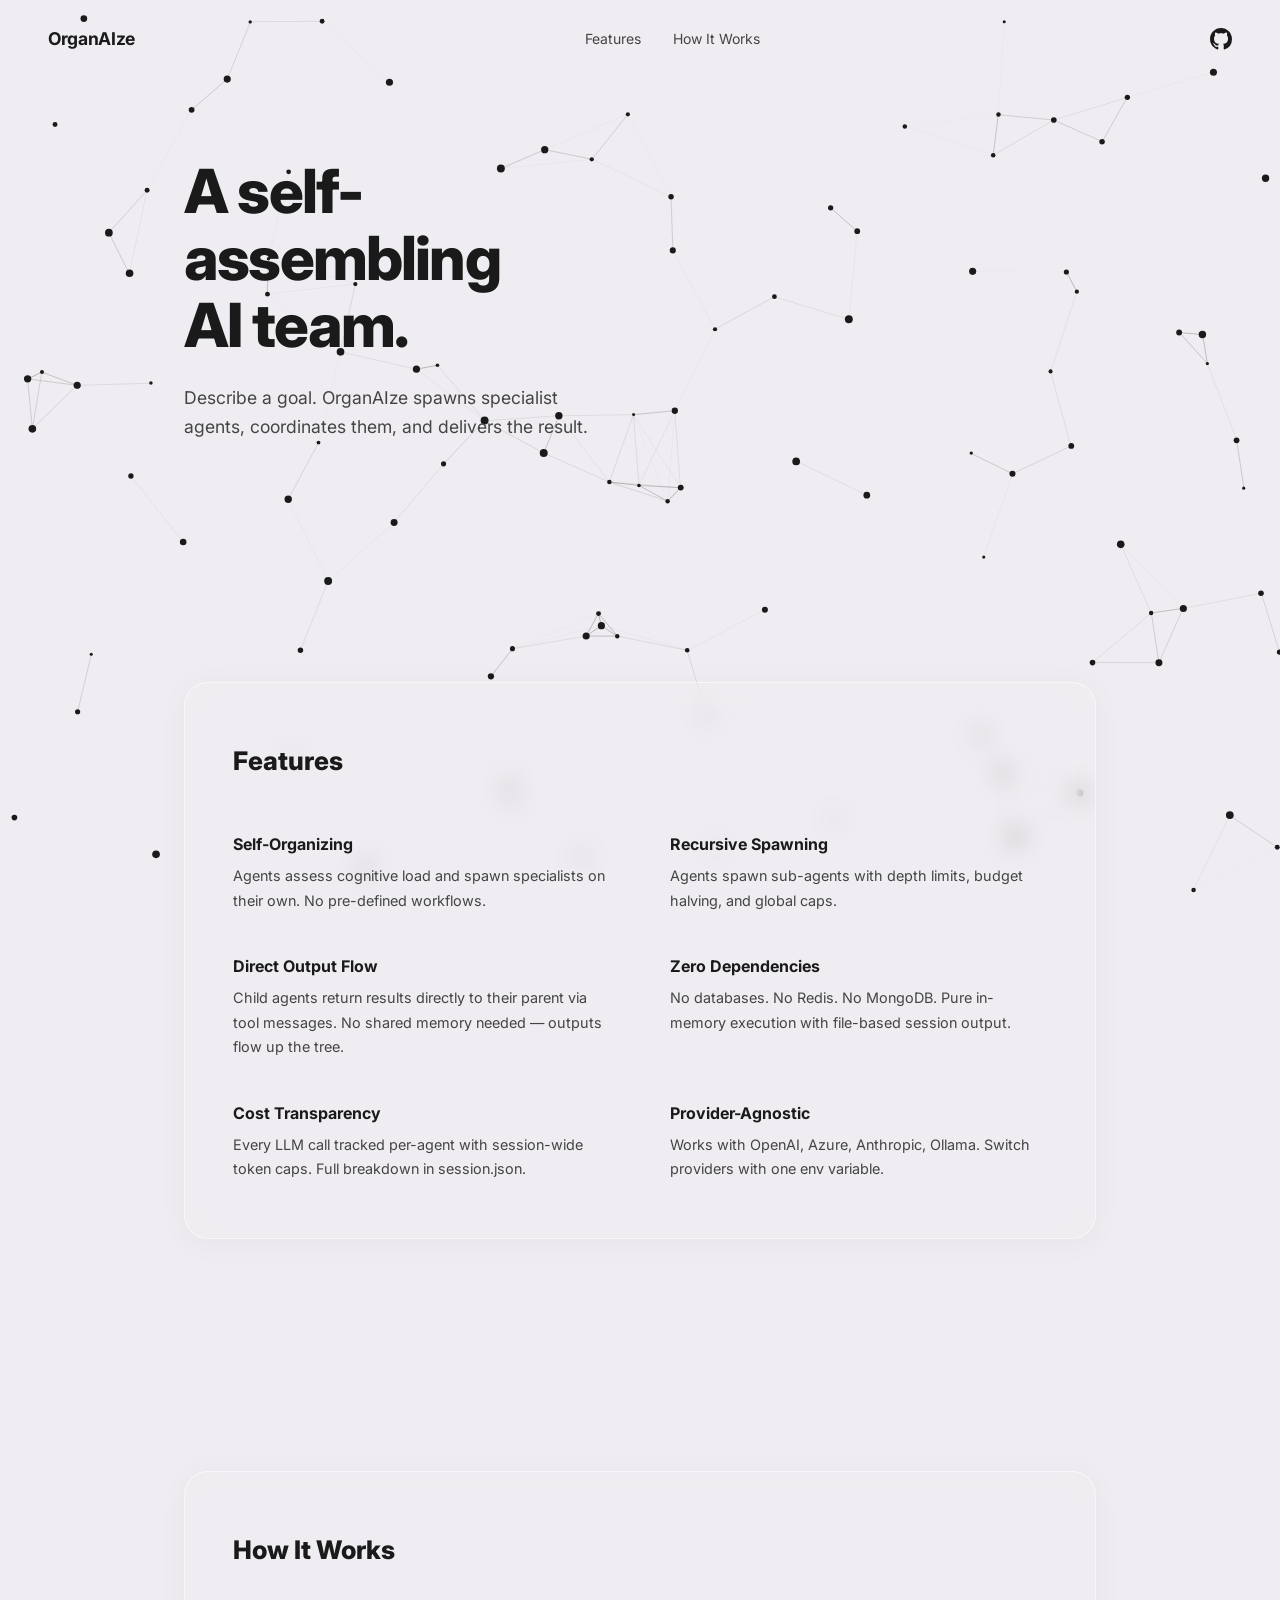
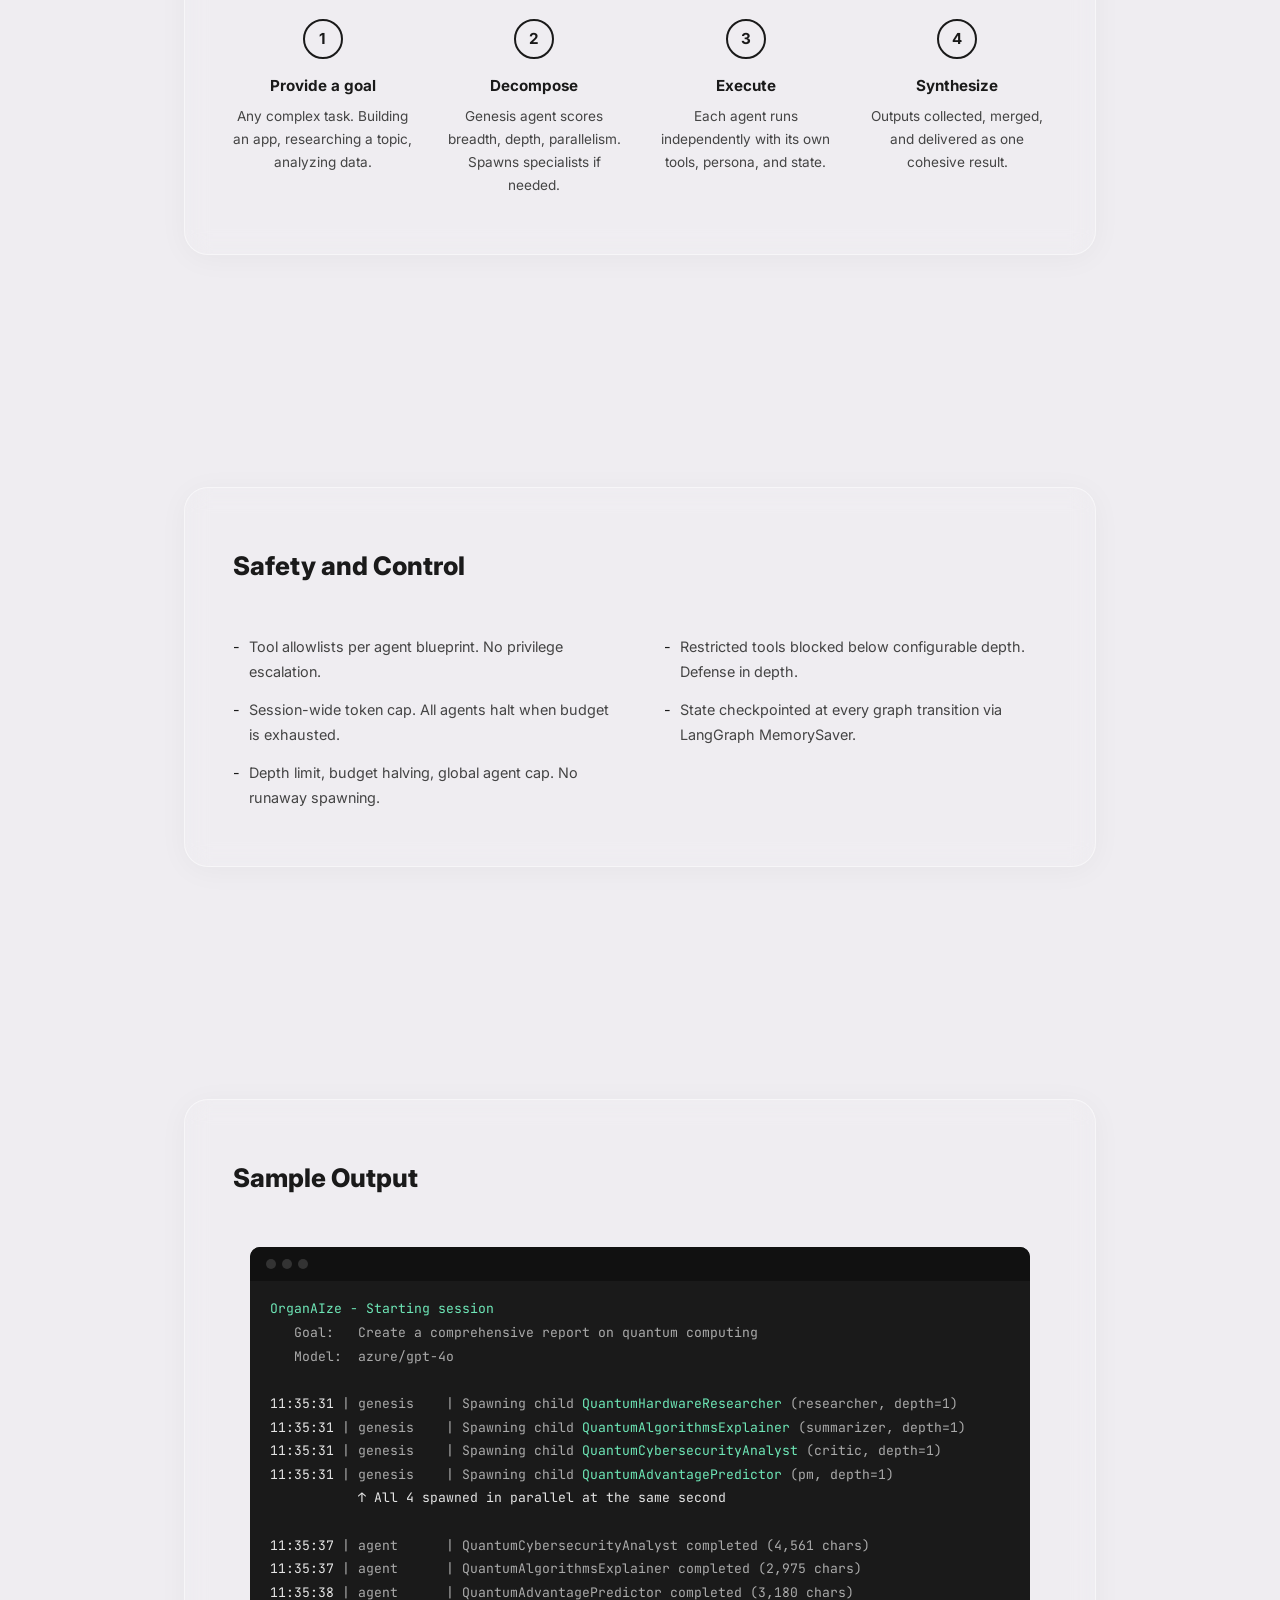
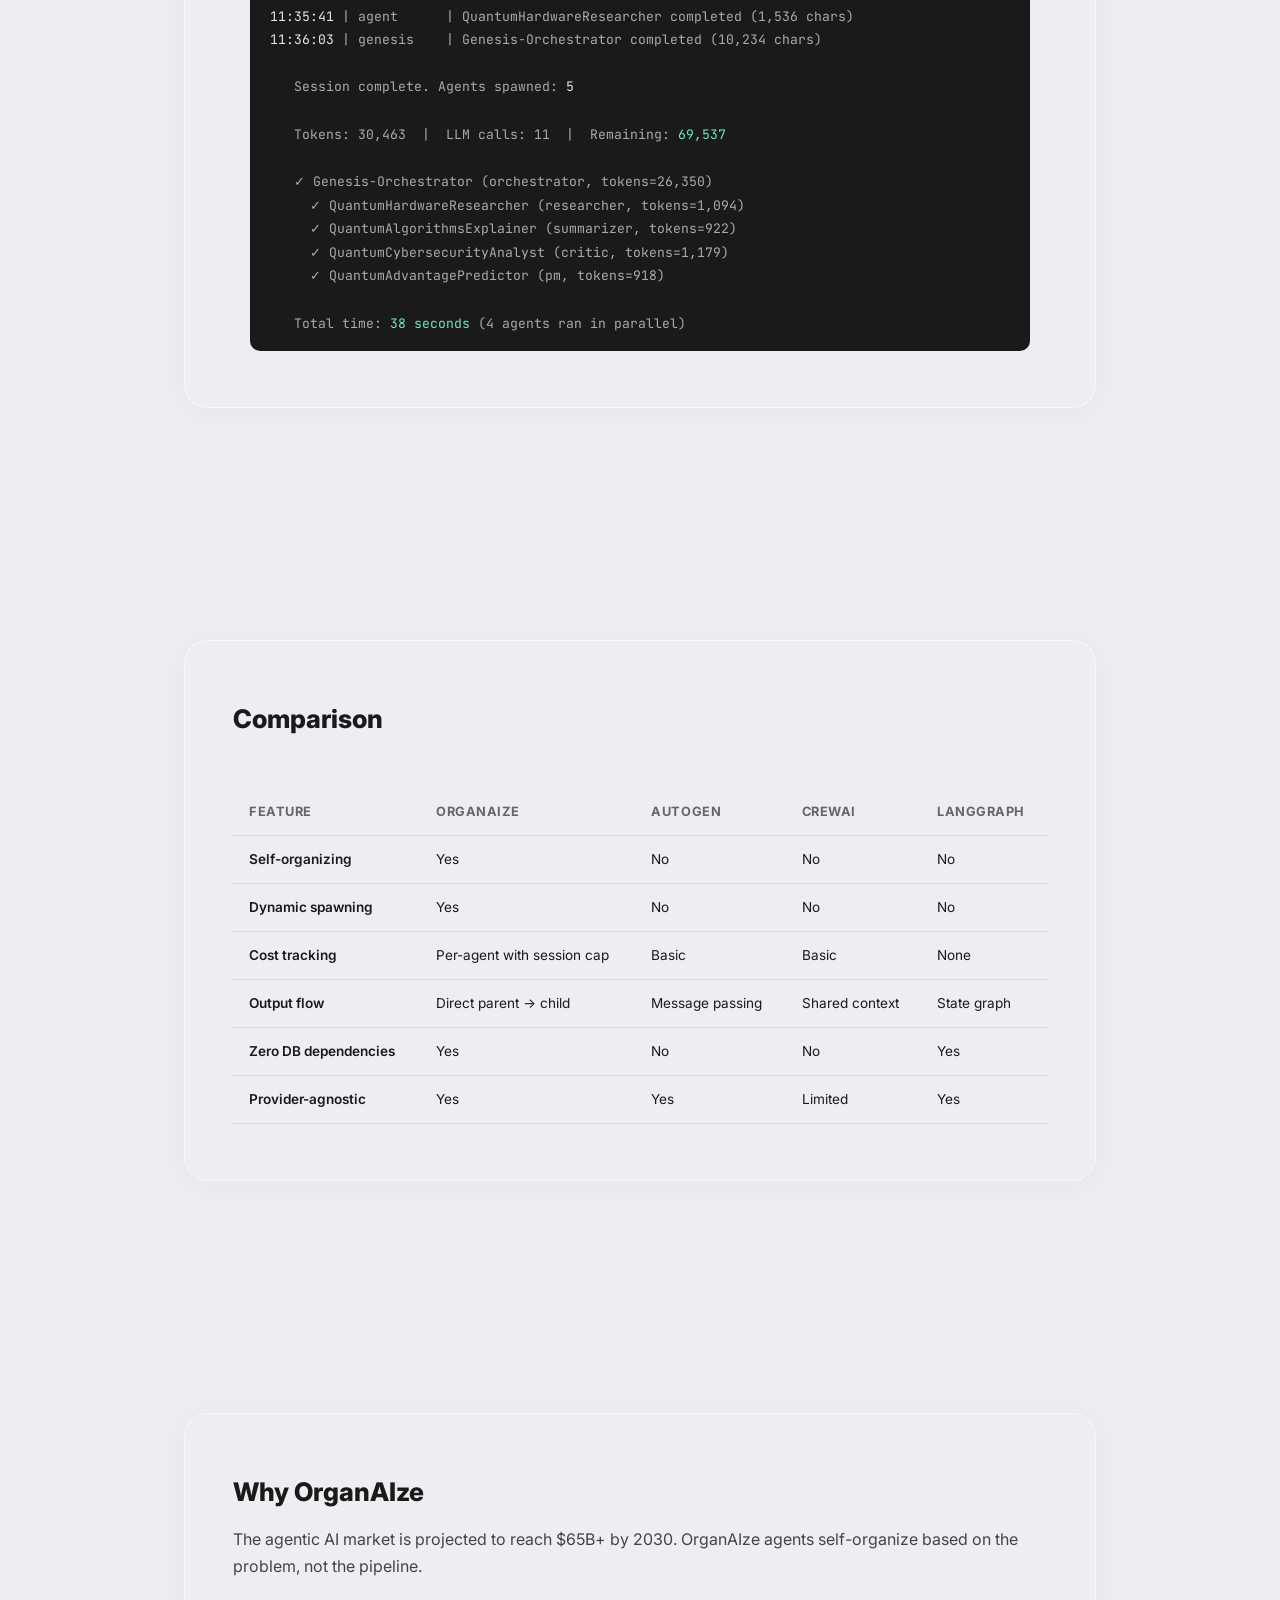
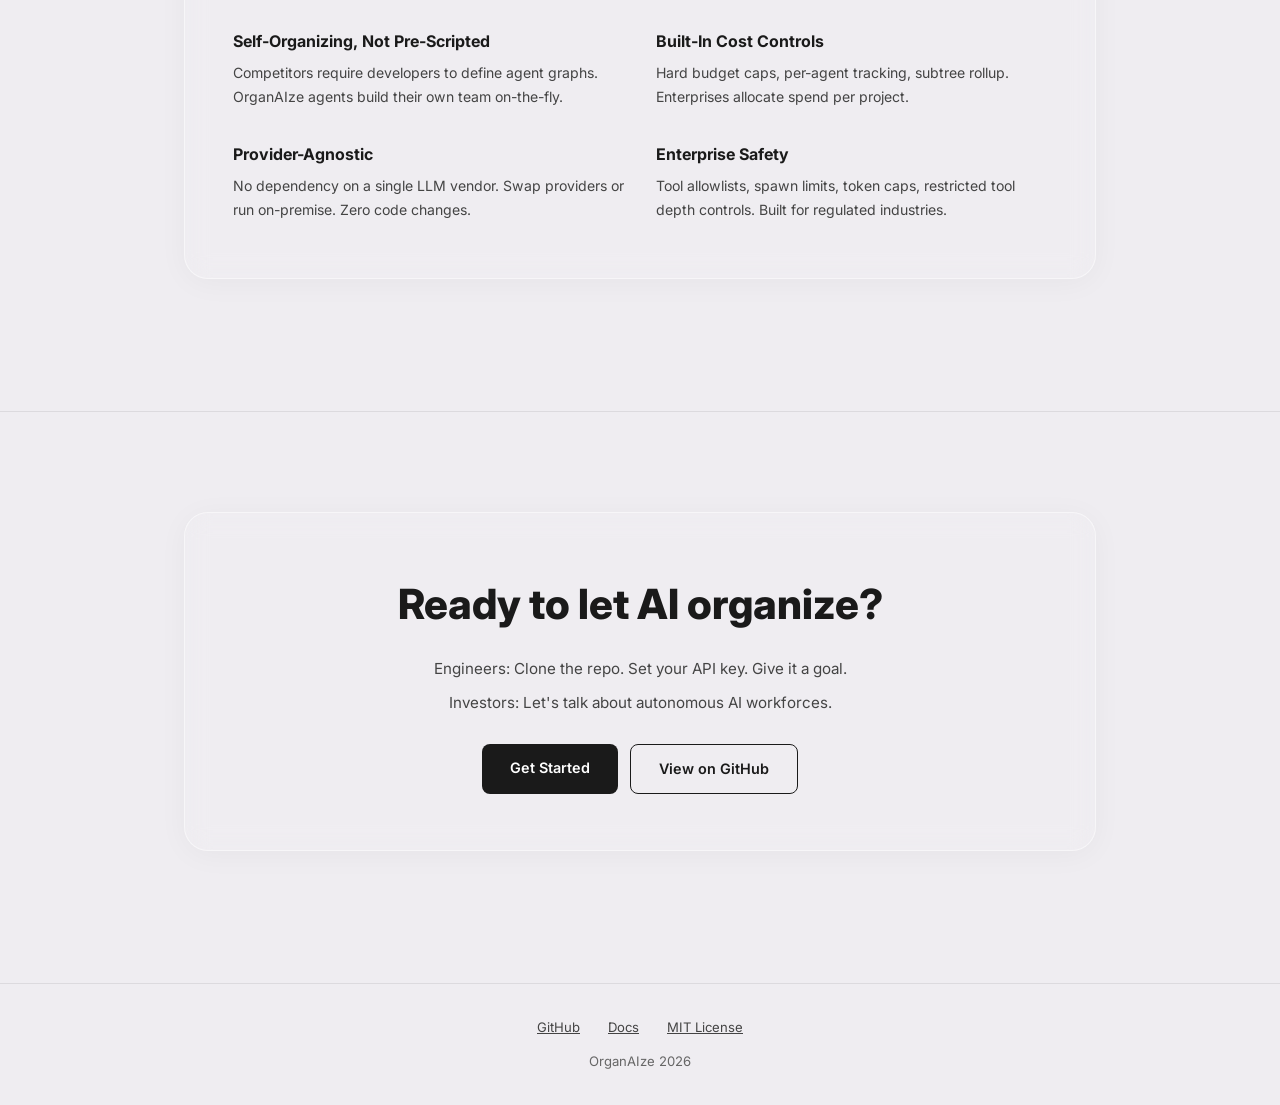
==== commit 44853c10: "OrganAIze update" ====
--- a/site/index.html
+++ b/site/index.html
@@ -3,14 +3,14 @@
 <head>
 <meta charset="UTF-8">
 <meta name="viewport" content="width=device-width, initial-scale=1.0">
-<title>Evolve</title>
+<title>OrganAIze</title>
 <link rel="stylesheet" href="style.css">
 <link href="https://fonts.googleapis.com/css2?family=Inter:wght@400;500;600;700;800&family=JetBrains+Mono:wght@400;500&display=swap" rel="stylesheet">
 </head>
 <body>
 
 <nav>
-  <div class="logo">Evolve</div>
+  <div class="logo">OrganAIze</div>
   <ul class="nav-links">
     <li><a href="#features">Features</a></li>
     <li><a href="#how">How It Works</a></li>
@@ -23,7 +23,7 @@
   <div class="container">
     <div class="hero-left">
       <h1>A self-assembling<br>AI team.</h1>
-      <p>Describe a goal. Evolve spawns specialist agents, coordinates them, and delivers the result.</p>
+      <p>Describe a goal. OrganAIze spawns specialist agents, coordinates them, and delivers the result.</p>
     </div>
     <div class="hero-visual"></div>
   </div>
@@ -47,16 +47,16 @@
         <p>Agents spawn sub-agents with depth limits, budget halving, and global caps.</p>
       </div>
       <div class="feature">
-        <h3>Shared Memory</h3>
-        <p>Redis-backed blackboard with pub/sub. Knowledge discovered by one agent is instantly available to all.</p>
-      </div>
-      <div class="feature">
-        <h3>Hibernate and Resurrect</h3>
-        <p>Agents hibernate with saved state when idle. Resume later with full context.</p>
+        <h3>Direct Output Flow</h3>
+        <p>Child agents return results directly to their parent via tool messages. No shared memory needed — outputs flow up the tree.</p>
+      </div>
+      <div class="feature">
+        <h3>Zero Dependencies</h3>
+        <p>No databases. No Redis. No MongoDB. Pure in-memory execution with file-based session output.</p>
       </div>
       <div class="feature">
         <h3>Cost Transparency</h3>
-        <p>Every LLM call tracked per-agent. Token usage rolls up through the agent tree.</p>
+        <p>Every LLM call tracked per-agent with session-wide token caps. Full breakdown in session.json.</p>
       </div>
       <div class="feature">
         <h3>Provider-Agnostic</h3>
@@ -105,10 +105,10 @@
     <h2 class="section-heading">Safety and Control</h2>
     <ul class="safety-list">
       <li>Tool allowlists per agent blueprint. No privilege escalation.</li>
-      <li>Session-wide USD budget cap. All agents halt when budget is exhausted.</li>
-      <li>Depth limit, budget halving, global agent cap. Distributed locks.</li>
-      <li>State checkpointed at every transition. Crash recovery without data loss.</li>
-      <li>Append-only event log. Every thought, tool call, and cost recorded.</li>
+      <li>Session-wide token cap. All agents halt when budget is exhausted.</li>
+      <li>Depth limit, budget halving, global agent cap. No runaway spawning.</li>
+      <li>Restricted tools blocked below configurable depth. Defense in depth.</li>
+      <li>State checkpointed at every graph transition via LangGraph MemorySaver.</li>
     </ul>
     </div>
   </div>
@@ -119,38 +119,35 @@
   <div class="container">
     <div class="glass">
     <h2 class="section-heading">Sample Output</h2>
-    <div class="terminal" style="max-width:680px">
+    <div class="terminal" style="max-width:780px">
       <div class="terminal-bar"><span></span><span></span><span></span></div>
-      <div class="terminal-body" style="white-space:pre;overflow-x:auto"><span class="g">Evolve - Starting session</span>
-   Goal:   Build an app that converts floor plans into realistic images
-   Budget: $5.00
+      <div class="terminal-body" style="white-space:pre;overflow-x:auto"><span class="g">OrganAIze - Starting session</span>
+   Goal:   Create a comprehensive report on quantum computing
    Model:  azure/gpt-4o
 
-   Session complete. Agents spawned: <span class="w">6</span>
-
-   Tokens: 27,600  |  LLM calls: 14  |  Cost: <span class="g">$0.0730</span>
-
-   <span class="w">Genesis-Orchestrator</span> (tokens=6,000, cost=$0.0180)
-     ResearchAgent-CV (tokens=4,200, cost=$0.0120)
-     ArchitectAgent (tokens=8,000, cost=$0.0230)
-       FrontendAgent (tokens=3,200, cost=$0.0090)
-       BackendAgent (tokens=6,000, cost=$0.0110)
-     PMAgent (tokens=500, cost=$0.0000)</div>
-    </div>
-    </div>
-  </div>
-</section>
-
-<!-- Metrics -->
-<section id="metrics">
-  <div class="container">
-    <div class="glass">
-    <h2 class="section-heading">By the Numbers</h2>
-    <div class="metrics-row">
-      <div class="metric"><div class="val">6-20</div><div class="lbl">Agents per session</div></div>
-      <div class="metric"><div class="val">&lt;$0.10</div><div class="lbl">Cost per complex task</div></div>
-      <div class="metric"><div class="val">14</div><div class="lbl">LLM calls for 6 agents</div></div>
-      <div class="metric"><div class="val">100%</div><div class="lbl">Cost attribution</div></div>
+<span class="w">11:35:31</span> | genesis    | Spawning child <span class="g">QuantumHardwareResearcher</span> (researcher, depth=1)
+<span class="w">11:35:31</span> | genesis    | Spawning child <span class="g">QuantumAlgorithmsExplainer</span> (summarizer, depth=1)
+<span class="w">11:35:31</span> | genesis    | Spawning child <span class="g">QuantumCybersecurityAnalyst</span> (critic, depth=1)
+<span class="w">11:35:31</span> | genesis    | Spawning child <span class="g">QuantumAdvantagePredictor</span> (pm, depth=1)
+           <span class="w">&#8593; All 4 spawned in parallel at the same second</span>
+
+<span class="w">11:35:37</span> | agent      | QuantumCybersecurityAnalyst completed (4,561 chars)
+<span class="w">11:35:37</span> | agent      | QuantumAlgorithmsExplainer completed (2,975 chars)
+<span class="w">11:35:38</span> | agent      | QuantumAdvantagePredictor completed (3,180 chars)
+<span class="w">11:35:41</span> | agent      | QuantumHardwareResearcher completed (1,536 chars)
+<span class="w">11:36:03</span> | genesis    | Genesis-Orchestrator completed (10,234 chars)
+
+   Session complete. Agents spawned: <span class="w">5</span>
+
+   Tokens: 30,463  |  LLM calls: 11  |  Remaining: <span class="g">69,537</span>
+
+   <span class=\"g\">&#10003;</span> <span class=\"w\">Genesis-Orchestrator</span> (orchestrator, tokens=26,350)
+     <span class=\"g\">&#10003;</span> QuantumHardwareResearcher (researcher, tokens=1,094)
+     <span class=\"g\">&#10003;</span> QuantumAlgorithmsExplainer (summarizer, tokens=922)
+     <span class=\"g\">&#10003;</span> QuantumCybersecurityAnalyst (critic, tokens=1,179)
+     <span class=\"g\">&#10003;</span> QuantumAdvantagePredictor (pm, tokens=918)
+
+   Total time: <span class="g">38 seconds</span> (4 agents ran in parallel)</div>
     </div>
     </div>
   </div>
@@ -164,14 +161,14 @@
     <div class="table-wrap">
       <table>
         <thead>
-          <tr><th>Feature</th><th>Evolve</th><th>AutoGen</th><th>CrewAI</th><th>LangGraph</th></tr>
+          <tr><th>Feature</th><th>OrganAIze</th><th>AutoGen</th><th>CrewAI</th><th>LangGraph</th></tr>
         </thead>
         <tbody>
           <tr><td>Self-organizing</td><td>Yes</td><td>No</td><td>No</td><td>No</td></tr>
           <tr><td>Dynamic spawning</td><td>Yes</td><td>No</td><td>No</td><td>No</td></tr>
-          <tr><td>Cost tracking</td><td>Per-agent tree rollup</td><td>Basic</td><td>Basic</td><td>None</td></tr>
-          <tr><td>Shared memory</td><td>Redis blackboard</td><td>Message passing</td><td>Shared context</td><td>State graph</td></tr>
-          <tr><td>Hibernate / Resume</td><td>Yes</td><td>No</td><td>No</td><td>Partial</td></tr>
+          <tr><td>Cost tracking</td><td>Per-agent with session cap</td><td>Basic</td><td>Basic</td><td>None</td></tr>
+          <tr><td>Output flow</td><td>Direct parent → child</td><td>Message passing</td><td>Shared context</td><td>State graph</td></tr>
+          <tr><td>Zero DB dependencies</td><td>Yes</td><td>No</td><td>No</td><td>Yes</td></tr>
           <tr><td>Provider-agnostic</td><td>Yes</td><td>Yes</td><td>Limited</td><td>Yes</td></tr>
         </tbody>
       </table>
@@ -184,12 +181,12 @@
 <section id="investors">
   <div class="container">
     <div class="glass">
-    <h2 class="section-heading" style="margin-bottom:12px">Why Evolve</h2>
-    <p class="section-subtitle">The agentic AI market is projected to reach $65B+ by 2030. Evolve agents self-organize based on the problem, not the pipeline.</p>
+    <h2 class="section-heading" style="margin-bottom:12px">Why OrganAIze</h2>
+    <p class="section-subtitle">The agentic AI market is projected to reach $65B+ by 2030. OrganAIze agents self-organize based on the problem, not the pipeline.</p>
     <div class="investor-grid">
       <div class="inv-card">
         <h3>Self-Organizing, Not Pre-Scripted</h3>
-        <p>Competitors require developers to define agent graphs. Evolve agents build their own team on-the-fly.</p>
+        <p>Competitors require developers to define agent graphs. OrganAIze agents build their own team on-the-fly.</p>
       </div>
       <div class="inv-card">
         <h3>Built-In Cost Controls</h3>
@@ -201,57 +198,10 @@
       </div>
       <div class="inv-card">
         <h3>Enterprise Safety</h3>
-        <p>Tool allowlists, spawn limits, distributed locking, immutable audit trails. Built for regulated industries.</p>
-      </div>
-    </div>
-
-    </div>
-  </div>
-</section>
-
-<!-- Roadmap -->
-<section id="roadmap">
-  <div class="container">
-    <div class="glass">
-    <h2 class="section-heading">Roadmap</h2>
-    <div class="roadmap">
-      <div class="phase">
-        <div class="phase-label">Phase 1</div>
-        <h3>Skill DB</h3>
-        <ul>
-          <li>Skill registry with keyword and embedding search</li>
-          <li>Skill matching at spawn time</li>
-          <li>Curated starter skills</li>
-        </ul>
-      </div>
-      <div class="phase">
-        <div class="phase-label">Phase 2</div>
-        <h3>Enterprise</h3>
-        <ul>
-          <li>Multi-user sessions with RBAC</li>
-          <li>Human-in-the-loop approval gates</li>
-          <li>Slack, Jira, GitHub integrations</li>
-        </ul>
-      </div>
-      <div class="phase">
-        <div class="phase-label">Phase 3</div>
-        <h3>Platform</h3>
-        <ul>
-          <li>Hosted SaaS with usage-based billing</li>
-          <li>Skill marketplace</li>
-          <li>SOC 2 and enterprise SSO</li>
-        </ul>
-      </div>
-      <div class="phase">
-        <div class="phase-label">Phase 4</div>
-        <h3>Intelligence</h3>
-        <ul>
-          <li>Cross-session agent memory</li>
-          <li>Automatic model selection</li>
-          <li>Self-improving prompts</li>
-        </ul>
-      </div>
-    </div>
+        <p>Tool allowlists, spawn limits, token caps, restricted tool depth controls. Built for regulated industries.</p>
+      </div>
+    </div>
+
     </div>
   </div>
 </section>
@@ -260,7 +210,7 @@
 <section class="cta">
   <div class="container">
     <div class="glass cta-glass">
-    <h2>Ready to let AI evolve?</h2>
+    <h2>Ready to let AI organize?</h2>
     <p>Engineers: Clone the repo. Set your API key. Give it a goal.</p>
     <p>Investors: Let's talk about autonomous AI workforces.</p>
     <div class="hero-buttons cta-buttons">
@@ -275,7 +225,7 @@
   <a href="#">GitHub</a>
   <a href="#">Docs</a>
   <a href="#">MIT License</a>
-  <p style="margin-top:12px">Evolve 2026</p>
+  <p style="margin-top:12px">OrganAIze 2026</p>
 </footer>
 
 <script>
